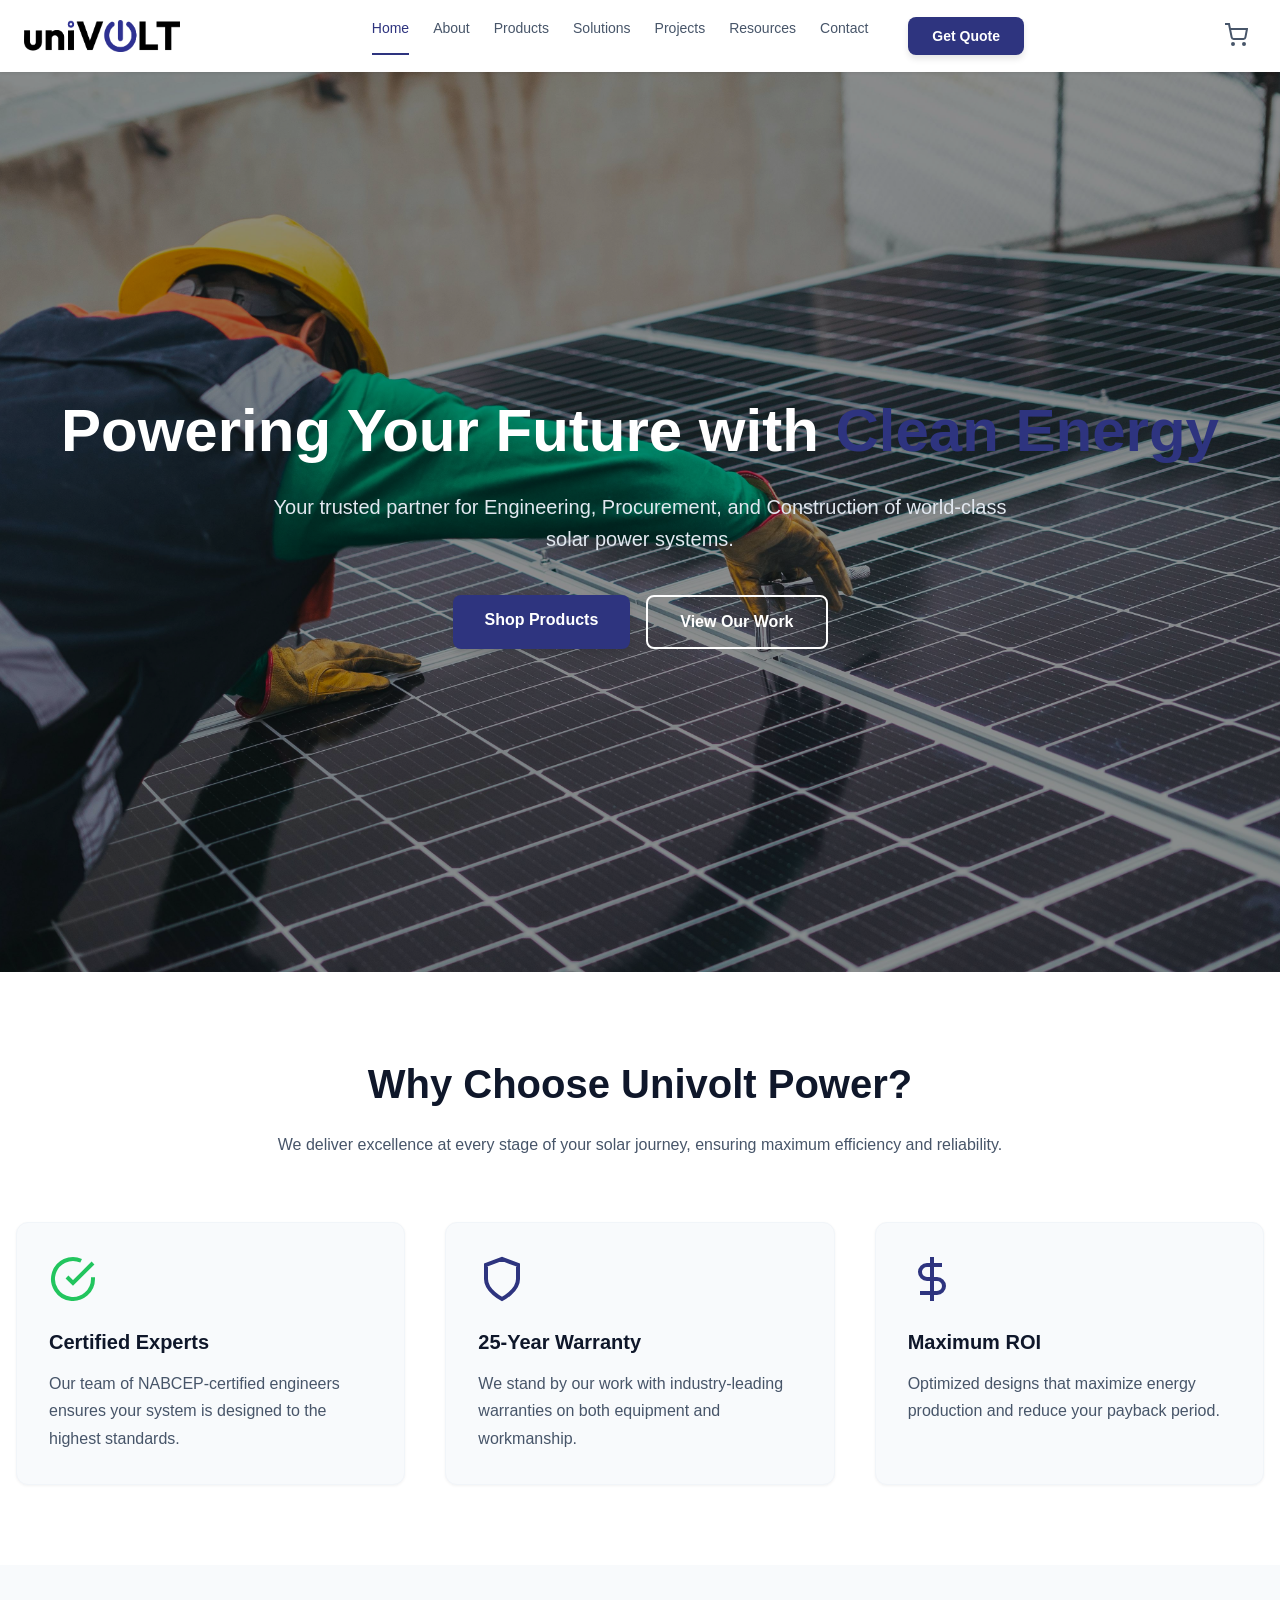
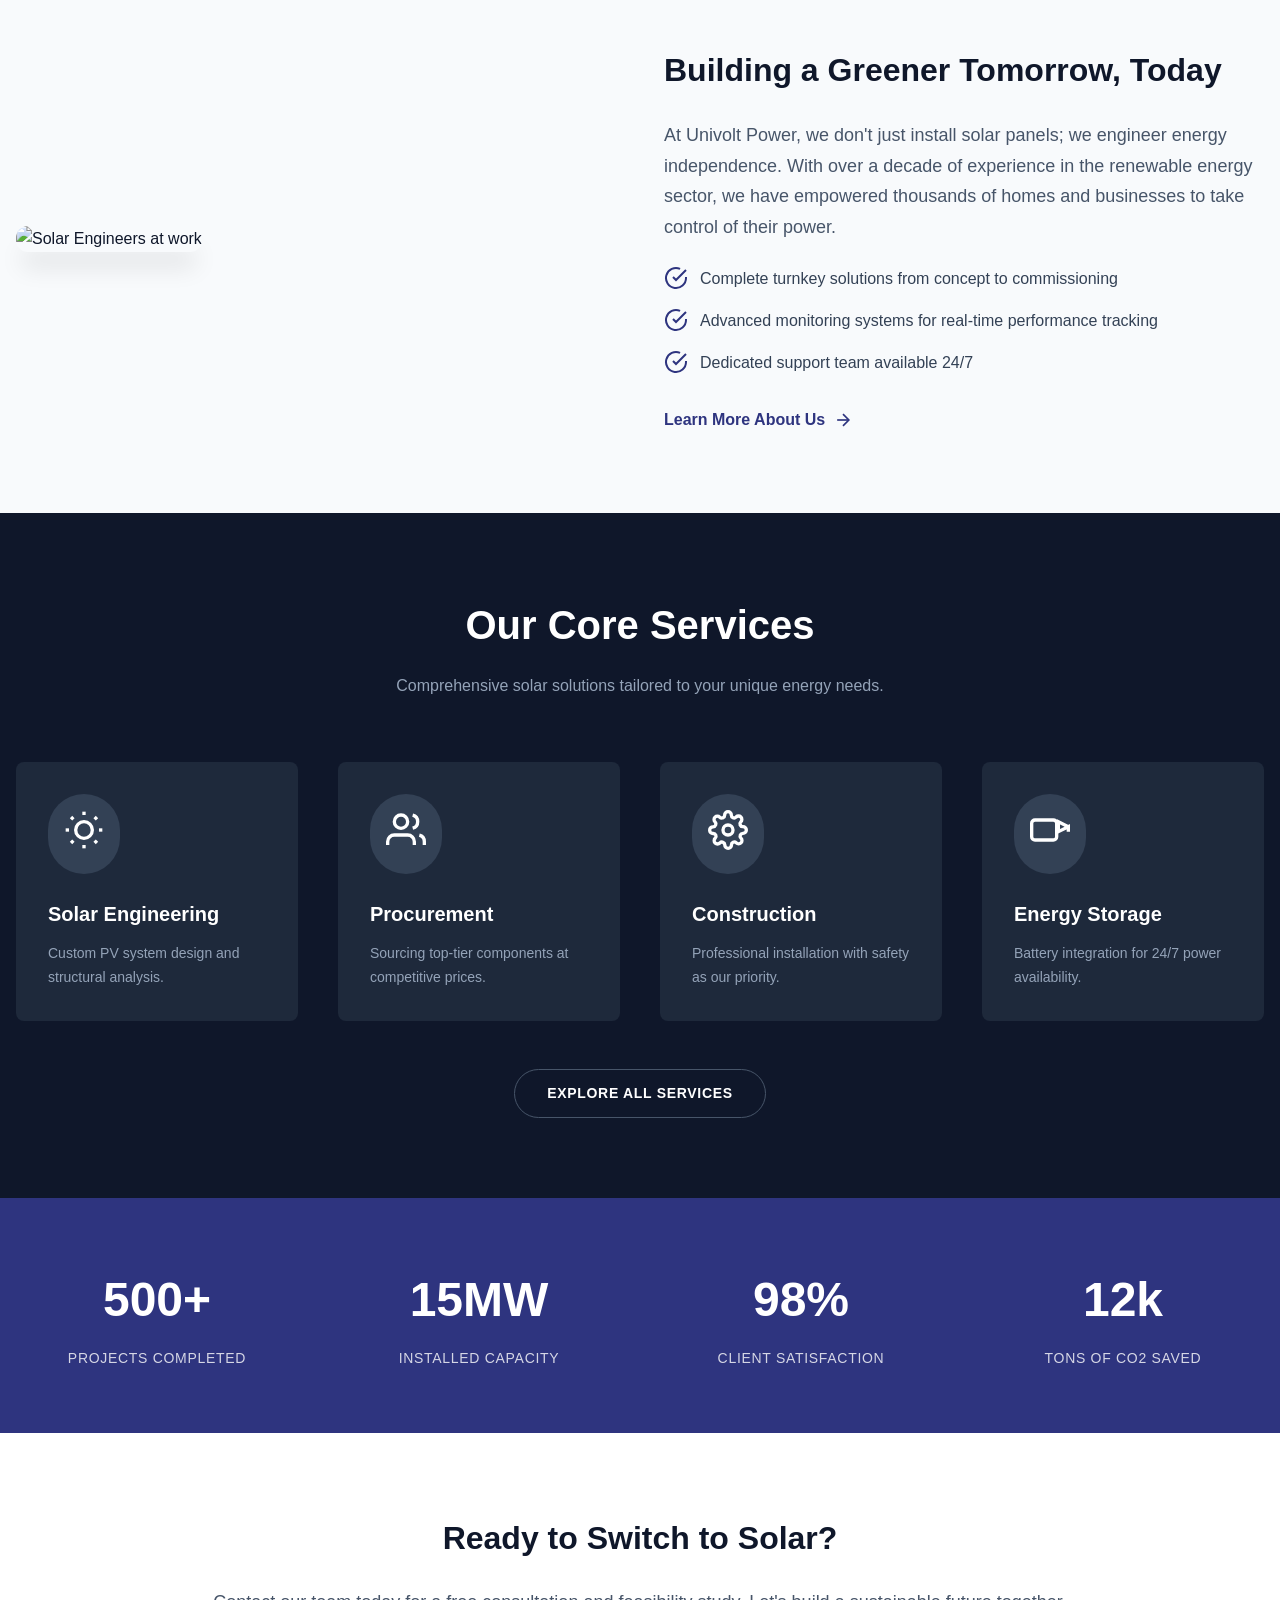
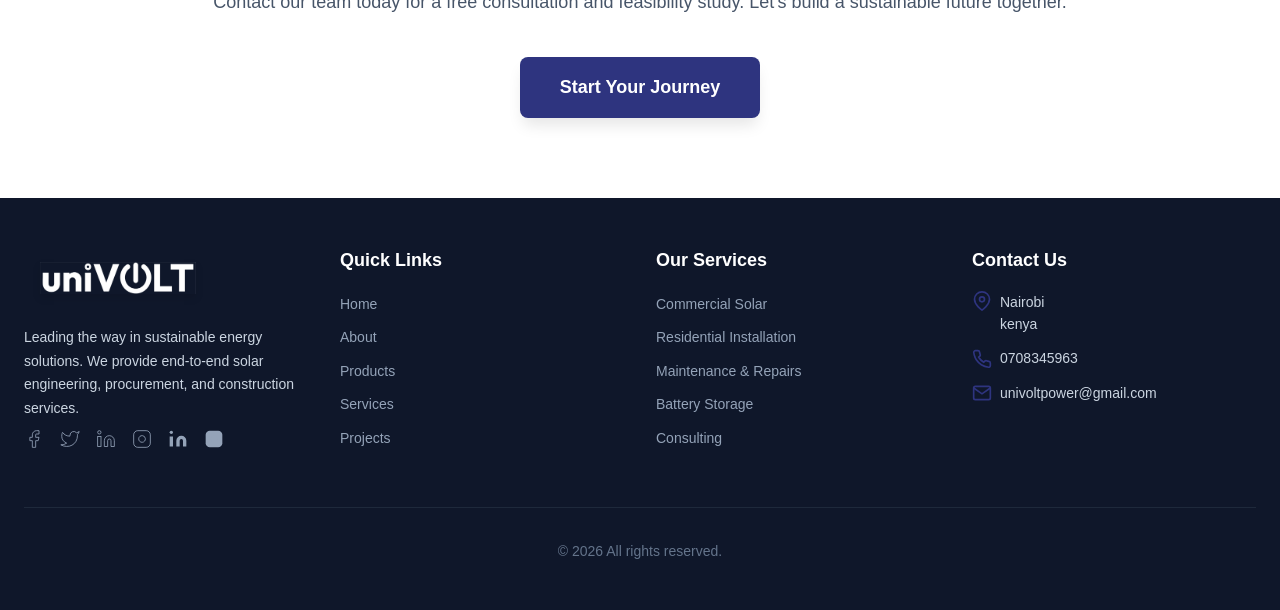
==== index.html @ f3c1e64d "first commit" ====
<!DOCTYPE html>
<html lang="en">
<head>
  <meta charset="UTF-8">
  <meta name="viewport" content="width=device-width, initial-scale=1.0">
  <title>Univolt Power - Solar EPC Company</title>
  <link rel="stylesheet" href="styles.css">
</head>
<body>
  <div class="page-wrapper">
    <!-- Header -->
    <header class="header">
      <div class="header-content">
      <a href="index.html" class="logo" aria-label="Univolt Power Home">
          <img src="logo.png" alt="Univolt Power" class="site-logo" />
        </a>

        <nav class="nav-desktop">
          <a href="index.html" class="nav-link">Home</a>
          <a href="about.html" class="nav-link">About</a>
          <a href="products.html" class="nav-link">Products</a>
          <a href="solutions.html" class="nav-link">Solutions</a>
          <a href="projects.html" class="nav-link">Projects</a>
          <a href="resources.html" class="nav-link">Resources</a>
          <a href="contact.html" class="nav-link">Contact</a>
          <a href="getaquote.html" class="btn btn-primary" style="padding: 0.5rem 1.5rem; font-size: 0.875rem; margin-left: 1rem;">Get Quote</a>
        </nav>

        <div class="header-actions">
          <button class="cart-button" onclick="cart.openCart()">
            <svg width="24" height="24" viewBox="0 0 24 24" fill="none" stroke="currentColor" stroke-width="2">
              <circle cx="9" cy="21" r="1"></circle>
              <circle cx="20" cy="21" r="1"></circle>
              <path d="M1 1h4l2.68 13.39a2 2 0 0 0 2 1.61h9.72a2 2 0 0 0 2-1.61L23 6H6"></path>
            </svg>
            <span id="cart-count" class="cart-count" style="display: none;">0</span>
          </button>
          
          <button id="mobile-menu-btn" class="mobile-menu-btn" onclick="toggleMobileMenu()">
            <svg width="24" height="24" viewBox="0 0 24 24" fill="none" stroke="currentColor" stroke-width="2">
              <line x1="3" y1="12" x2="21" y2="12"></line>
              <line x1="3" y1="6" x2="21" y2="6"></line>
              <line x1="3" y1="18" x2="21" y2="18"></line>
            </svg>
          </button>
        </div>
      </div>

      <!-- Mobile Navigation -->
      <nav id="mobile-menu" class="nav-mobile">
        <a href="index.html" class="nav-link">Home</a>
        <a href="about.html" class="nav-link">About</a>
        <a href="products.html" class="nav-link">Products</a>
        <a href="solutions.html" class="nav-link">Solutions</a>
        <a href="projects.html" class="nav-link">Projects</a>
        <a href="resources.html" class="nav-link">Resources</a>
        <a href="contact.html" class="nav-link">Contact</a>
        <a href="getaquote.html" class="nav-link">Get Quote</a>
      </nav>
    </header>

    <!-- Cart Drawer -->
    <div id="cart-overlay" class="cart-overlay"></div>
    <div id="cart-drawer" class="cart-drawer">
      <div class="cart-header">
        <h2 class="cart-title">
          <svg width="20" height="20" viewBox="0 0 24 24" fill="none" stroke="currentColor" stroke-width="2">
            <circle cx="9" cy="21" r="1"></circle>
            <circle cx="20" cy="21" r="1"></circle>
            <path d="M1 1h4l2.68 13.39a2 2 0 0 0 2 1.61h9.72a2 2 0 0 0 2-1.61L23 6H6"></path>
          </svg>
          Your Cart
        </h2>
        <button class="cart-close" onclick="cart.closeCart()">
          <svg width="24" height="24" viewBox="0 0 24 24" fill="none" stroke="currentColor" stroke-width="2">
            <line x1="18" y1="6" x2="6" y2="18"></line>
            <line x1="6" y1="6" x2="18" y2="18"></line>
          </svg>
        </button>
      </div>
      
      <div class="cart-items" id="cart-items"></div>
      
      <div id="cart-empty" class="cart-empty">
        <svg width="48" height="48" viewBox="0 0 24 24" fill="none" stroke="currentColor" stroke-width="2" style="opacity: 0.2; margin: 0 auto 1rem;">
          <circle cx="9" cy="21" r="1"></circle>
          <circle cx="20" cy="21" r="1"></circle>
          <path d="M1 1h4l2.68 13.39a2 2 0 0 0 2 1.61h9.72a2 2 0 0 0 2-1.61L23 6H6"></path>
        </svg>
        <p>Your cart is empty.</p>
        <button style="margin-top: 1rem; color: var(--brand-blue); font-weight: 500;" onclick="cart.closeCart()">
          Start Shopping
        </button>
      </div>
      
      <div class="cart-footer">
        <div class="cart-total">
          <span class="cart-total-label">Total</span>
          <span id="cart-total" class="cart-total-amount">$0.00</span>
        </div>
        <button id="checkout-btn" class="btn-checkout" onclick="handleCheckout()">Checkout</button>
      </div>
    </div>

    <!-- Toast Notification -->
    <div id="toast" class="toast success">
      <svg class="toast-icon" width="20" height="20" viewBox="0 0 24 24" fill="none" stroke="currentColor" stroke-width="2">
        <path d="M22 11.08V12a10 10 0 1 1-5.93-9.14"></path>
        <polyline points="22 4 12 14.01 9 11.01"></polyline>
      </svg>
      <span id="toast-message" class="toast-message"></span>
    </div>

    <!-- Main Content -->
    <main class="main-content">
      <!-- Hero Section -->
      <section class="hero">
        <div class="hero-overlay"></div>
        <img src="hero2.jpeg" alt="Solar Panel Installation" class="hero-image">
        
        <div class="hero-content">
          <h1>Powering Your Future with <span class="brand-highlight">Clean Energy</span></h1>
          <p>Your trusted partner for Engineering, Procurement, and Construction of world-class solar power systems.</p>
          <div class="hero-buttons">
            <a href="products.html" class="btn btn-primary">Shop Products</a>
            <a href="projects.html" class="btn btn-secondary">View Our Work</a>
          </div>
        </div>
      </section>

      <!-- Features Section -->
      <section class="section" style="background: white;">
        <div class="container">
          <div class="section-header">
            <h2 class="section-title">Why Choose Univolt Power?</h2>
            <p class="section-description">We deliver excellence at every stage of your solar journey, ensuring maximum efficiency and reliability.</p>
          </div>

          <div class="grid grid-3">
            <div class="card" style="padding: 2rem; background: var(--slate-50);">
              <svg width="48" height="48" viewBox="0 0 24 24" fill="none" stroke="currentColor" stroke-width="2" style="color: var(--green-500); margin-bottom: 1rem;">
                <path d="M22 11.08V12a10 10 0 1 1-5.93-9.14"></path>
                <polyline points="22 4 12 14.01 9 11.01"></polyline>
              </svg>
              <h3 style="font-size: 1.25rem; font-weight: bold; margin-bottom: 0.75rem;">Certified Experts</h3>
              <p style="color: var(--slate-600); line-height: 1.7;">Our team of NABCEP-certified engineers ensures your system is designed to the highest standards.</p>
            </div>

            <div class="card" style="padding: 2rem; background: var(--slate-50);">
              <svg width="48" height="48" viewBox="0 0 24 24" fill="none" stroke="currentColor" stroke-width="2" style="color: var(--brand-blue); margin-bottom: 1rem;">
                <path d="M12 22s8-4 8-10V5l-8-3-8 3v7c0 6 8 10 8 10z"></path>
              </svg>
              <h3 style="font-size: 1.25rem; font-weight: bold; margin-bottom: 0.75rem;">25-Year Warranty</h3>
              <p style="color: var(--slate-600); line-height: 1.7;">We stand by our work with industry-leading warranties on both equipment and workmanship.</p>
            </div>

            <div class="card" style="padding: 2rem; background: var(--slate-50);">
              <svg width="48" height="48" viewBox="0 0 24 24" fill="none" stroke="currentColor" stroke-width="2" style="color: var(--brand-blue); margin-bottom: 1rem;">
                <line x1="12" y1="1" x2="12" y2="23"></line>
                <path d="M17 5H9.5a3.5 3.5 0 0 0 0 7h5a3.5 3.5 0 0 1 0 7H6"></path>
              </svg>
              <h3 style="font-size: 1.25rem; font-weight: bold; margin-bottom: 0.75rem;">Maximum ROI</h3>
              <p style="color: var(--slate-600); line-height: 1.7;">Optimized designs that maximize energy production and reduce your payback period.</p>
            </div>
          </div>
        </div>
      </section>

      <!-- About Teaser -->
      <section class="section" style="background: var(--slate-50);">
        <div class="container">
          <div class="grid grid-2" style="align-items: center; gap: 3rem;">
            <div style="position: relative;">
              <img src="https://images.unsplash.com/photo-1742112125554-fdb788faedaa?crop=entropy&cs=tinysrgb&fit=max&fm=jpg&ixid=M3w3Nzg4Nzd8MHwxfHNlYXJjaHwxfHxjb25zdHJ1Y3Rpb24lMjB3b3JrZXIlMjBzb2xhciUyMHBhbmVsJTIwaW5zdGFsbGF0aW9ufGVufDF8fHx8MTc3MTU3ODA5MHww&ixlib=rb-4.1.0&q=80&w=1080" alt="Solar Engineers at work" style="border-radius: 0.75rem; box-shadow: 0 20px 25px -5px rgba(0, 0, 0, 0.1); width: 100%; height: 500px; object-fit: cover;">
            </div>
            <div>
              <h2 style="font-size: 2rem; font-weight: bold; margin-bottom: 1.5rem;">Building a Greener Tomorrow, Today</h2>
              <p style="color: var(--slate-600); margin-bottom: 1.5rem; font-size: 1.125rem; line-height: 1.7;">
                At Univolt Power, we don't just install solar panels; we engineer energy independence. With over a decade of experience in the renewable energy sector, we have empowered thousands of homes and businesses to take control of their power.
              </p>
              <ul style="list-style: none; margin-bottom: 2rem;">
                <li style="display: flex; align-items: start; margin-bottom: 1rem;">
                  <svg width="24" height="24" viewBox="0 0 24 24" fill="none" stroke="currentColor" stroke-width="2" style="color: var(--brand-blue); margin-right: 0.75rem; flex-shrink: 0;">
                    <path d="M22 11.08V12a10 10 0 1 1-5.93-9.14"></path>
                    <polyline points="22 4 12 14.01 9 11.01"></polyline>
                  </svg>
                  <span style="color: var(--slate-700);">Complete turnkey solutions from concept to commissioning</span>
                </li>
                <li style="display: flex; align-items: start; margin-bottom: 1rem;">
                  <svg width="24" height="24" viewBox="0 0 24 24" fill="none" stroke="currentColor" stroke-width="2" style="color: var(--brand-blue); margin-right: 0.75rem; flex-shrink: 0;">
                    <path d="M22 11.08V12a10 10 0 1 1-5.93-9.14"></path>
                    <polyline points="22 4 12 14.01 9 11.01"></polyline>
                  </svg>
                  <span style="color: var(--slate-700);">Advanced monitoring systems for real-time performance tracking</span>
                </li>
                <li style="display: flex; align-items: start;">
                  <svg width="24" height="24" viewBox="0 0 24 24" fill="none" stroke="currentColor" stroke-width="2" style="color: var(--brand-blue); margin-right: 0.75rem; flex-shrink: 0;">
                    <path d="M22 11.08V12a10 10 0 1 1-5.93-9.14"></path>
                    <polyline points="22 4 12 14.01 9 11.01"></polyline>
                  </svg>
                  <span style="color: var(--slate-700);">Dedicated support team available 24/7</span>
                </li>
              </ul>
              <a href="about.html" style="display: inline-flex; align-items: center; color: var(--brand-blue); font-weight: bold; transition: color 0.2s;">
                Learn More About Us 
                <svg width="20" height="20" viewBox="0 0 24 24" fill="none" stroke="currentColor" stroke-width="2" style="margin-left: 0.5rem;">
                  <line x1="5" y1="12" x2="19" y2="12"></line>
                  <polyline points="12 5 19 12 12 19"></polyline>
                </svg>
              </a>
            </div>
          </div>
        </div>
      </section>

      <!-- Services Preview -->
      <section class="section" style="background: var(--slate-900); color: white;">
        <div class="container">
          <div class="section-header">
            <h2 class="section-title" style="color: white;">Our Core Services</h2>
            <p style="color: var(--slate-400); max-width: 48rem; margin: 0 auto;">Comprehensive solar solutions tailored to your unique energy needs.</p>
          </div>

          <div class="grid grid-4">
            <div style="background: var(--slate-800); padding: 2rem; border-radius: 0.5rem; transition: background 0.2s;">
              <div style="background: var(--slate-700); padding: 1rem; border-radius: 9999px; width: fit-content; margin-bottom: 1.5rem;">
                <svg width="40" height="40" viewBox="0 0 24 24" fill="none" stroke="currentColor" stroke-width="2">
                  <circle cx="12" cy="12" r="5"></circle>
                  <line x1="12" y1="1" x2="12" y2="3"></line>
                  <line x1="12" y1="21" x2="12" y2="23"></line>
                  <line x1="4.22" y1="4.22" x2="5.64" y2="5.64"></line>
                  <line x1="18.36" y1="18.36" x2="19.78" y2="19.78"></line>
                  <line x1="1" y1="12" x2="3" y2="12"></line>
                  <line x1="21" y1="12" x2="23" y2="12"></line>
                  <line x1="4.22" y1="19.78" x2="5.64" y2="18.36"></line>
                  <line x1="18.36" y1="5.64" x2="19.78" y2="4.22"></line>
                </svg>
              </div>
              <h3 style="font-size: 1.25rem; font-weight: bold; margin-bottom: 0.75rem;">Solar Engineering</h3>
              <p style="color: var(--slate-400); font-size: 0.875rem; line-height: 1.7;">Custom PV system design and structural analysis.</p>
            </div>

            <div style="background: var(--slate-800); padding: 2rem; border-radius: 0.5rem;">
              <div style="background: var(--slate-700); padding: 1rem; border-radius: 9999px; width: fit-content; margin-bottom: 1.5rem;">
                <svg width="40" height="40" viewBox="0 0 24 24" fill="none" stroke="currentColor" stroke-width="2">
                  <path d="M17 21v-2a4 4 0 0 0-4-4H5a4 4 0 0 0-4 4v2"></path>
                  <circle cx="9" cy="7" r="4"></circle>
                  <path d="M23 21v-2a4 4 0 0 0-3-3.87"></path>
                  <path d="M16 3.13a4 4 0 0 1 0 7.75"></path>
                </svg>
              </div>
              <h3 style="font-size: 1.25rem; font-weight: bold; margin-bottom: 0.75rem;">Procurement</h3>
              <p style="color: var(--slate-400); font-size: 0.875rem; line-height: 1.7;">Sourcing top-tier components at competitive prices.</p>
            </div>

            <div style="background: var(--slate-800); padding: 2rem; border-radius: 0.5rem;">
              <div style="background: var(--slate-700); padding: 1rem; border-radius: 9999px; width: fit-content; margin-bottom: 1.5rem;">
                <svg width="40" height="40" viewBox="0 0 24 24" fill="none" stroke="currentColor" stroke-width="2">
                  <circle cx="12" cy="12" r="3"></circle>
                  <path d="M19.4 15a1.65 1.65 0 0 0 .33 1.82l.06.06a2 2 0 0 1 0 2.83 2 2 0 0 1-2.83 0l-.06-.06a1.65 1.65 0 0 0-1.82-.33 1.65 1.65 0 0 0-1 1.51V21a2 2 0 0 1-2 2 2 2 0 0 1-2-2v-.09A1.65 1.65 0 0 0 9 19.4a1.65 1.65 0 0 0-1.82.33l-.06.06a2 2 0 0 1-2.83 0 2 2 0 0 1 0-2.83l.06-.06a1.65 1.65 0 0 0 .33-1.82 1.65 1.65 0 0 0-1.51-1H3a2 2 0 0 1-2-2 2 2 0 0 1 2-2h.09A1.65 1.65 0 0 0 4.6 9a1.65 1.65 0 0 0-.33-1.82l-.06-.06a2 2 0 0 1 0-2.83 2 2 0 0 1 2.83 0l.06.06a1.65 1.65 0 0 0 1.82.33H9a1.65 1.65 0 0 0 1-1.51V3a2 2 0 0 1 2-2 2 2 0 0 1 2 2v.09a1.65 1.65 0 0 0 1 1.51 1.65 1.65 0 0 0 1.82-.33l.06-.06a2 2 0 0 1 2.83 0 2 2 0 0 1 0 2.83l-.06.06a1.65 1.65 0 0 0-.33 1.82V9a1.65 1.65 0 0 0 1.51 1H21a2 2 0 0 1 2 2 2 2 0 0 1-2 2h-.09a1.65 1.65 0 0 0-1.51 1z"></path>
                </svg>
              </div>
              <h3 style="font-size: 1.25rem; font-weight: bold; margin-bottom: 0.75rem;">Construction</h3>
              <p style="color: var(--slate-400); font-size: 0.875rem; line-height: 1.7;">Professional installation with safety as our priority.</p>
            </div>

            <div style="background: var(--slate-800); padding: 2rem; border-radius: 0.5rem;">
              <div style="background: var(--slate-700); padding: 1rem; border-radius: 9999px; width: fit-content; margin-bottom: 1.5rem;">
                <svg width="40" height="40" viewBox="0 0 24 24" fill="none" stroke="currentColor" stroke-width="2">
                  <rect x="1" y="6" width="15" height="12" rx="2" ry="2"></rect>
                  <path d="M23 13v-3l-6 3v-6l6 3-6 3v-6"></path>
                </svg>
              </div>
              <h3 style="font-size: 1.25rem; font-weight: bold; margin-bottom: 0.75rem;">Energy Storage</h3>
              <p style="color: var(--slate-400); font-size: 0.875rem; line-height: 1.7;">Battery integration for 24/7 power availability.</p>
            </div>
          </div>
          
          <div style="margin-top: 3rem; text-align: center;">
            <a href="solutions.html" style="display: inline-block; border: 1px solid var(--slate-600); padding: 0.75rem 2rem; border-radius: 9999px; font-size: 0.875rem; font-weight: 600; text-transform: uppercase; letter-spacing: 0.05em; transition: background 0.2s;">
              Explore All Services
            </a>
          </div>
        </div>
      </section>

      <!-- Stats Section -->
      <section style="padding: 4rem 0; background: var(--brand-blue);">
        <div class="container">
          <div class="grid grid-4" style="text-align: center; color: white;">
            <div>
              <div style="font-size: 3rem; font-weight: bold; margin-bottom: 0.5rem;">500+</div>
              <div style="font-size: 0.875rem; font-weight: 500; text-transform: uppercase; letter-spacing: 0.05em; opacity: 0.8;">Projects Completed</div>
            </div>
            <div>
              <div style="font-size: 3rem; font-weight: bold; margin-bottom: 0.5rem;">15MW</div>
              <div style="font-size: 0.875rem; font-weight: 500; text-transform: uppercase; letter-spacing: 0.05em; opacity: 0.8;">Installed Capacity</div>
            </div>
            <div>
              <div style="font-size: 3rem; font-weight: bold; margin-bottom: 0.5rem;">98%</div>
              <div style="font-size: 0.875rem; font-weight: 500; text-transform: uppercase; letter-spacing: 0.05em; opacity: 0.8;">Client Satisfaction</div>
            </div>
            <div>
              <div style="font-size: 3rem; font-weight: bold; margin-bottom: 0.5rem;">12k</div>
              <div style="font-size: 0.875rem; font-weight: 500; text-transform: uppercase; letter-spacing: 0.05em; opacity: 0.8;">Tons of CO2 Saved</div>
            </div>
          </div>
        </div>
      </section>

      <!-- CTA -->
      <section class="section" style="background: white; text-align: center;">
        <div class="container" style="max-width: 56rem;">
          <h2 style="font-size: 2rem; font-weight: bold; margin-bottom: 1.5rem;">Ready to Switch to Solar?</h2>
          <p style="color: var(--slate-600); margin-bottom: 2.5rem; font-size: 1.125rem;">Contact our team today for a free consultation and feasibility study. Let's build a sustainable future together.</p>
          <a href="contact.html" class="btn btn-primary" style="font-size: 1.125rem; padding: 1rem 2.5rem; box-shadow: 0 10px 15px -3px rgba(0, 0, 0, 0.1);">
            Start Your Journey
          </a>
        </div>
      </section>
    </main>

    <!-- Footer -->
    <footer class="footer">
      <div class="footer-content">
        <div class="footer-grid">
          <div class="footer-section">
            <div style="display: flex; align-items: center; gap: 0.5rem; margin-bottom: 1rem; background: transparent; padding: 1rem; border-radius: 0.5rem;">
              <a href="index.html" class="logo" aria-label="Univolt Power Home">
                <img src="im6.jpeg" alt="Univolt Power" class="site-logo" style="box-shadow: 0 4px 8px rgba(0,0,0,0.1);" />
              </a>
            </div>
            <p>Leading the way in sustainable energy solutions. We provide end-to-end solar engineering, procurement, and construction services.</p>
            <div class="social-links">
              <a href="#"><svg width="20" height="20" viewBox="0 0 24 24" fill="none" stroke="currentColor"><path d="M18 2h-3a5 5 0 0 0-5 5v3H7v4h3v8h4v-8h3l1-4h-4V7a1 1 0 0 1 1-1h3z"></path></svg></a>
              <a href="#"><svg width="20" height="20" viewBox="0 0 24 24" fill="none" stroke="currentColor"><path d="M23 3a10.9 10.9 0 0 1-3.14 1.53 4.48 4.48 0 0 0-7.86 3v1A10.66 10.66 0 0 1 3 4s-4 9 5 13a11.64 11.64 0 0 1-7 2c9 5 20 0 20-11.5a4.5 4.5 0 0 0-.08-.83A7.72 7.72 0 0 0 23 3z"></path></svg></a>
              <a href="#"><svg width="20" height="20" viewBox="0 0 24 24" fill="none" stroke="currentColor"><path d="M16 8a6 6 0 0 1 6 6v7h-4v-7a2 2 0 0 0-2-2 2 2 0 0 0-2 2v7h-4v-7a6 6 0 0 1 6-6z"></path><rect x="2" y="9" width="4" height="12"></rect><circle cx="4" cy="4" r="2"></circle></svg></a>
              <a href="#"><svg width="20" height="20" viewBox="0 0 24 24" fill="none" stroke="currentColor"><rect x="2" y="2" width="20" height="20" rx="5" ry="5"></rect><path d="M16 11.37A4 4 0 1 1 12.63 8 4 4 0 0 1 16 11.37z"></path><line x1="17.5" y1="6.5" x2="17.51" y2="6.5"></line></svg></a>
              <a href="#"><svg width="20" height="20" viewBox="0 0 24 24" fill="currentColor"><path d="M16 8a6 6 0 0 1 6 6v7h-4v-7a2 2 0 0 0-2-2 2 2 0 0 0-2 2v7h-4v-7a6 6 0 0 1 6-6z"></path><rect x="2" y="9" width="4" height="12"></rect><circle cx="4" cy="4" r="2"></circle></svg></a>
              <a href="#"><svg width="20" height="20" viewBox="0 0 24 24" fill="currentColor"><rect x="2" y="2" width="20" height="20" rx="5" ry="5"></rect><path d="M16 11.37A4 4 0 1 1 12.63 8 4 4 0 0 1 16 11.37z"></path><line x1="17.5" y1="6.5" x2="17.51" y2="6.5"></line></svg></a>
            </div>
          </div>

          <div class="footer-section">
            <h3>Quick Links</h3>
            <ul>
              <li><a href="index.html">Home</a></li>
              <li><a href="about.html">About</a></li>
              <li><a href="products.html">Products</a></li>
              <li><a href="solutions.html">Services</a></li>
              <li><a href="projects.html">Projects</a></li>
            </ul>
          </div>

          <div class="footer-section">
            <h3>Our Services</h3>
            <ul>
              <li><a href="solutions.html">Commercial Solar</a></li>
              <li><a href="solutions.html">Residential Installation</a></li>
              <li><a href="solutions.html">Maintenance & Repairs</a></li>
              <li><a href="solutions.html">Battery Storage</a></li>
              <li><a href="solutions.html">Consulting</a></li>
            </ul>
          </div>

          <div class="footer-section">
            <h3>Contact Us</h3>
            <ul style="font-size: 0.875rem;">
              <li style="display: flex; align-items: start; margin-bottom: 0.75rem;">
                <svg width="20" height="20" viewBox="0 0 24 24" fill="none" stroke="currentColor" stroke-width="2" style="color: var(--brand-blue); margin-right: 0.5rem; flex-shrink: 0;">
                  <path d="M21 10c0 7-9 13-9 13s-9-6-9-13a9 9 0 0 1 18 0z"></path>
                  <circle cx="12" cy="10" r="3"></circle>
                </svg>
                <span>Nairobi<br>kenya</span>
              </li>
              <li style="display: flex; align-items: center; margin-bottom: 0.75rem;">
                <svg width="20" height="20" viewBox="0 0 24 24" fill="none" stroke="currentColor" stroke-width="2" style="color: var(--brand-blue); margin-right: 0.5rem;">
                  <path d="M22 16.92v3a2 2 0 0 1-2.18 2 19.79 19.79 0 0 1-8.63-3.07 19.5 19.5 0 0 1-6-6 19.79 19.79 0 0 1-3.07-8.67A2 2 0 0 1 4.11 2h3a2 2 0 0 1 2 1.72 12.84 12.84 0 0 0 .7 2.81 2 2 0 0 1-.45 2.11L8.09 9.91a16 16 0 0 0 6 6l1.27-1.27a2 2 0 0 1 2.11-.45 12.84 12.84 0 0 0 2.81.7A2 2 0 0 1 22 16.92z"></path>
                </svg>
                <span>0708345963</span>
              </li>
              <li style="display: flex; align-items: center;">
                <svg width="20" height="20" viewBox="0 0 24 24" fill="none" stroke="currentColor" stroke-width="2" style="color: var(--brand-blue); margin-right: 0.5rem;">
                  <path d="M4 4h16c1.1 0 2 .9 2 2v12c0 1.1-.9 2-2 2H4c-1.1 0-2-.9-2-2V6c0-1.1.9-2 2-2z"></path>
                  <polyline points="22,6 12,13 2,6"></polyline>
                </svg>
                <span>univoltpower@gmail.com</span>
              </li>
            </ul>
          </div>
        </div>
        
        <div class="footer-bottom">
          <p>
            &copy; 2026
           All rights reserved.
          </p>
        </div>
      </div>
    </footer>
  </div>

  <script src="script.js"></script>
</body>
</html>
---- styles.css ----
/* Univolt Power - Main Styles */

/* CSS Reset & Base Styles */
* {
  margin: 0;
  padding: 0;
  box-sizing: border-box;
}

:root {
  --brand-blue: #2e347f;
  --brand-blue-dark: #1a1f5a;
  --slate-50: #f8fafc;
  --slate-100: #f1f5f9;
  --slate-200: #e2e8f0;
  --slate-300: #cbd5e1;
  --slate-400: #94a3b8;
  --slate-500: #64748b;
  --slate-600: #475569;
  --slate-700: #334155;
  --slate-800: #1e293b;
  --slate-900: #0f172a;
  --green-500: #22c55e;
  --green-600: #16a34a;
  --green-100: #dcfce7;
  --blue-600: #2563eb;
  --blue-100: #dbeafe;
  --purple-600: #9333ea;
  --red-400: #f87171;
  --red-600: #dc2626;
}

body {
  font-family: -apple-system, BlinkMacSystemFont, 'Segoe UI', Roboto, 'Helvetica Neue', Arial, sans-serif;
  background-color: var(--slate-50);
  color: var(--slate-900);
  line-height: 1.6;
  overflow-x: hidden;
}

img {
  max-width: 100%;
  height: auto;
}

a {
  text-decoration: none;
  color: inherit;
}

button {
  cursor: pointer;
  border: none;
  background: none;
  font-family: inherit;
}

/* Layout */
.page-wrapper {
  display: flex;
  flex-direction: column;
  min-height: 100vh;
}

.container {
  max-width: 1280px;
  margin: 0 auto;
  padding: 0 1rem;
}

/* Header */
.header {
  position: sticky;
  top: 0;
  z-index: 50;
  background: white;
  box-shadow: 0 1px 3px rgba(0, 0, 0, 0.1);
}

.header-content {
  max-width: 1280px;
  margin: 0 auto;
  padding: 0 1.5rem;
  display: flex;
  justify-content: space-between;
  align-items: center;
  height: 80px;
}

.logo {
  display: flex;
  align-items: center;
  gap: 0.5rem;
  transition: transform 0.3s;
}

.logo:hover {
  transform: scale(1.02);
}

.logo svg {
  width: 32px;
  height: 32px;
  color: var(--brand-blue);
  transition: transform 0.7s;
}

/* Constrain logo image size in navbar */
.site-logo {
  height: 28px; /* smaller on mobile */
  width: auto;
  display: block;
}

@media (min-width: 1024px) {
  .site-logo {
    height: 32px; /* slightly larger on desktop */
  }
}

/* Ensure header height accommodates smaller logo nicely */
.header-content {
  height: 72px; /* reduce from 80px to tighten navbar */
}

.logo:hover svg {
  transform: rotate(180deg);
}

.logo-text {
  font-size: 1.5rem;
  font-weight: bold;
  background: linear-gradient(to right, var(--brand-blue), var(--slate-600));
  -webkit-background-clip: text;
  -webkit-text-fill-color: transparent;
  background-clip: text;
}

/* Navigation */
.nav-desktop {
  display: none;
  gap: 1.5rem;
}

@media (min-width: 1024px) {
  .nav-desktop {
    display: flex;
  }
}

.nav-link {
  font-size: 0.875rem;
  font-weight: 500;
  color: var(--slate-600);
  padding-bottom: 0.25rem;
  transition: color 0.2s;
  position: relative;
}

.nav-link:hover {
  color: var(--brand-blue);
}

.nav-link.active {
  color: var(--brand-blue);
  border-bottom: 2px solid var(--brand-blue);
}

.header-actions {
  display: flex;
  align-items: center;
  gap: 1rem;
}

.cart-button {
  position: relative;
  padding: 0.5rem;
  color: var(--slate-600);
  transition: color 0.2s;
}

.cart-button:hover {
  color: var(--brand-blue);
}

.cart-count {
  position: absolute;
  top: 0;
  right: 0;
  background: var(--brand-blue);
  color: white;
  font-size: 0.75rem;
  font-weight: bold;
  padding: 0.125rem 0.375rem;
  border-radius: 9999px;
  min-width: 1.25rem;
  text-align: center;
}

.mobile-menu-btn {
  display: flex;
  align-items: center;
  padding: 0.5rem;
  color: var(--slate-600);
}

@media (min-width: 1024px) {
  .mobile-menu-btn {
    display: none;
  }
}

/* Mobile Navigation */
.nav-mobile {
  display: none;
  position: absolute;
  top: 72px; /* align with reduced header height */
  left: 0;
  right: 0;
  background: white;
  border-top: 1px solid var(--slate-100);
  box-shadow: 0 4px 6px rgba(0, 0, 0, 0.1);
  z-index: 40;
}

.nav-mobile.active {
  display: block;
}

.nav-mobile a {
  display: block;
  padding: 0.75rem 1.5rem;
  font-weight: 500;
  color: var(--slate-600);
  transition: background-color 0.2s;
}

.nav-mobile a:hover {
  background: var(--slate-50);
  color: var(--slate-900);
}

.nav-mobile a.active {
  background: rgba(46, 52, 127, 0.1);
  color: var(--brand-blue);
}

/* Cart Drawer */
.cart-overlay {
  position: fixed;
  inset: 0;
  background: rgba(0, 0, 0, 0.5);
  z-index: 50;
  display: none;
  animation: fadeIn 0.3s;
}

.cart-overlay.active {
  display: block;
}

.cart-drawer {
  position: fixed;
  right: -100%;
  top: 0;
  bottom: 0;
  width: 100%;
  max-width: 28rem;
  background: white;
  box-shadow: -2px 0 10px rgba(0, 0, 0, 0.2);
  z-index: 51;
  display: flex;
  flex-direction: column;
  transition: right 0.3s ease;
}

.cart-drawer.active {
  right: 0;
}

.cart-header {
  padding: 1rem;
  border-bottom: 1px solid var(--slate-100);
  display: flex;
  justify-content: space-between;
  align-items: center;
}

.cart-title {
  font-size: 1.25rem;
  font-weight: bold;
  display: flex;
  align-items: center;
  gap: 0.5rem;
}

.cart-close {
  color: var(--slate-500);
  padding: 0.5rem;
  transition: color 0.2s;
}

.cart-close:hover {
  color: var(--slate-900);
}

.cart-items {
  flex: 1;
  overflow-y: auto;
  padding: 1rem;
}

.cart-empty {
  text-align: center;
  color: var(--slate-500);
  padding: 2.5rem 0;
}

.cart-item {
  display: flex;
  gap: 1rem;
  padding-bottom: 1rem;
  border-bottom: 1px solid var(--slate-50);
  margin-bottom: 1rem;
}

.cart-item-image {
  width: 64px;
  height: 64px;
  background: var(--slate-100);
  border-radius: 0.375rem;
  flex-shrink: 0;
  overflow: hidden;
}

.cart-item-image img {
  width: 100%;
  height: 100%;
  object-fit: cover;
}

.cart-item-details {
  flex: 1;
}

.cart-item-name {
  font-size: 0.875rem;
  font-weight: 500;
  color: var(--slate-900);
}

.cart-item-qty {
  font-size: 0.75rem;
  color: var(--slate-500);
}

.cart-item-price {
  font-size: 0.875rem;
  font-weight: bold;
  color: var(--brand-blue);
}

.cart-remove {
  color: var(--red-400);
  padding: 0.5rem;
  transition: color 0.2s;
}

.cart-remove:hover {
  color: var(--red-600);
}

.cart-footer {
  padding: 1rem;
  border-top: 1px solid var(--slate-100);
  background: var(--slate-50);
}

.cart-total {
  display: flex;
  justify-content: space-between;
  align-items: center;
  margin-bottom: 1rem;
}

.cart-total-label {
  color: var(--slate-600);
}

.cart-total-amount {
  font-size: 1.25rem;
  font-weight: bold;
  color: var(--brand-blue);
}

/* Main Content */
.main-content {
  flex: 1;
}

/* Footer */
.footer {
  background: var(--slate-900);
  color: var(--slate-300);
  padding: 3rem 0;
}

.footer-content {
  max-width: 1280px;
  margin: 0 auto;
  padding: 0 1.5rem;
}

.footer-grid {
  display: grid;
  grid-template-columns: 1fr;
  gap: 2rem;
  margin-bottom: 3rem;
}

@media (min-width: 768px) {
  .footer-grid {
    grid-template-columns: repeat(2, 1fr);
  }
}

@media (min-width: 1024px) {
  .footer-grid {
    grid-template-columns: repeat(4, 1fr);
  }
}

.footer-section h3 {
  color: white;
  font-size: 1.125rem;
  font-weight: 600;
  margin-bottom: 1rem;
}

.footer-section p {
  font-size: 0.875rem;
  line-height: 1.7;
}

.footer-section ul {
  list-style: none;
}

.footer-section ul li {
  margin-bottom: 0.5rem;
}

.footer-section ul li a {
  font-size: 0.875rem;
  color: var(--slate-400);
  transition: color 0.2s;
}

.footer-section ul li a:hover {
  color: var(--brand-blue);
}

.social-links {
  display: flex;
  gap: 1rem;
  padding-top: 0.5rem;
}

.social-links a {
  color: var(--slate-400);
  transition: color 0.2s;
}

.social-links a:hover {
  color: var(--brand-blue);
}

.footer-bottom {
  border-top: 1px solid var(--slate-800);
  padding-top: 2rem;
  text-align: center;
  font-size: 0.875rem;
  color: var(--slate-500);
}

/* Buttons */
.btn {
  display: inline-block;
  padding: 0.75rem 2rem;
  font-weight: bold;
  border-radius: 0.5rem;
  transition: all 0.2s;
  text-align: center;
}

.btn-primary {
  background: var(--brand-blue);
  color: white;
  box-shadow: 0 4px 6px rgba(0, 0, 0, 0.1);
}

.btn-primary:hover {
  background: var(--brand-blue-dark);
  transform: scale(1.05);
}

.btn-secondary {
  background: transparent;
  border: 2px solid white;
  color: white;
}

.btn-secondary:hover {
  background: white;
  color: var(--slate-900);
}

.btn-add-cart {
  display: flex;
  align-items: center;
  justify-content: center;
  gap: 0.5rem;
  background: var(--brand-blue);
  color: white;
  padding: 0.75rem;
  border-radius: 0.5rem;
  box-shadow: 0 2px 4px rgba(0, 0, 0, 0.1);
  transition: all 0.2s;
}

.btn-add-cart:hover {
  background: var(--brand-blue-dark);
  box-shadow: 0 4px 8px rgba(0, 0, 0, 0.15);
}

.btn-add-cart:active {
  transform: scale(0.95);
}

.btn-checkout {
  width: 100%;
  background: var(--brand-blue);
  color: white;
  font-weight: bold;
  padding: 0.75rem;
  border-radius: 0.5rem;
  box-shadow: 0 2px 4px rgba(0, 0, 0, 0.1);
  transition: all 0.2s;
}

.btn-checkout:hover {
  background: var(--brand-blue-dark);
}

.btn-checkout:disabled {
  opacity: 0.5;
  cursor: not-allowed;
}

/* Hero Section */
.hero {
  position: relative;
  height: 100vh;
  min-height: 600px;
  display: flex;
  align-items: center;
  justify-content: center;
  color: white;
  overflow: hidden;
}

.hero-overlay {
  position: absolute;
  inset: 0;
  background: rgba(0, 0, 0, 0.4);
  z-index: 10;
}

.hero-image {
  position: absolute;
  inset: 0;
  width: 100%;
  height: 100%;
  object-fit: cover;
}

.hero-content {
  position: relative;
  z-index: 20;
  max-width: 1280px;
  margin: 0 auto;
  padding: 0 1.5rem;
  text-align: center;
}

.hero h1 {
  font-size: 2.5rem;
  font-weight: bold;
  margin-bottom: 1.5rem;
  line-height: 1.2;
}

@media (min-width: 768px) {
  .hero h1 {
    font-size: 3.75rem;
  }
}

.hero p {
  font-size: 1.125rem;
  margin-bottom: 2.5rem;
  max-width: 48rem;
  margin-left: auto;
  margin-right: auto;
  color: var(--slate-200);
}

@media (min-width: 768px) {
  .hero p {
    font-size: 1.25rem;
  }
}

.hero-buttons {
  display: flex;
  flex-direction: column;
  gap: 1rem;
  justify-content: center;
}

@media (min-width: 640px) {
  .hero-buttons {
    flex-direction: row;
  }
}

.brand-highlight {
  color: var(--brand-blue);
}

/* Section */
.section {
  padding: 5rem 0;
}

.section-header {
  text-align: center;
  margin-bottom: 4rem;
}

.section-title {
  font-size: 2rem;
  font-weight: bold;
  color: var(--slate-900);
  margin-bottom: 1rem;
}

@media (min-width: 768px) {
  .section-title {
    font-size: 2.5rem;
  }
}

.section-description {
  color: var(--slate-600);
  max-width: 48rem;
  margin: 0 auto;
}

/* Grid */
.grid {
  display: grid;
  gap: 2.5rem;
}

.grid-1 {
  grid-template-columns: 1fr;
}

.grid-2 {
  grid-template-columns: 1fr;
}

@media (min-width: 768px) {
  .grid-2 {
    grid-template-columns: repeat(2, 1fr);
  }
}

.grid-3 {
  grid-template-columns: 1fr;
}

@media (min-width: 768px) {
  .grid-3 {
    grid-template-columns: repeat(2, 1fr);
  }
}

@media (min-width: 1024px) {
  .grid-3 {
    grid-template-columns: repeat(3, 1fr);
  }
}

.grid-4 {
  grid-template-columns: 1fr;
}

@media (min-width: 640px) {
  .grid-4 {
    grid-template-columns: repeat(2, 1fr);
  }
}

@media (min-width: 1024px) {
  .grid-4 {
    grid-template-columns: repeat(4, 1fr);
  }
}

/* Card */
.card {
  background: white;
  border-radius: 0.75rem;
  box-shadow: 0 1px 3px rgba(0, 0, 0, 0.05);
  border: 1px solid var(--slate-100);
  transition: box-shadow 0.2s;
  overflow: hidden;
}

.card:hover {
  box-shadow: 0 10px 15px rgba(0, 0, 0, 0.1);
}

.card-image {
  width: 100%;
  height: 256px;
  object-fit: cover;
  transition: transform 0.5s;
}

.card:hover .card-image {
  transform: scale(1.05);
}

.card-content {
  padding: 1.5rem;
}

/* Forms */
.form-group {
  margin-bottom: 1.5rem;
}

.form-label {
  display: block;
  font-size: 0.875rem;
  font-weight: 500;
  color: var(--slate-700);
  margin-bottom: 0.5rem;
}

.form-input,
.form-select,
.form-textarea {
  width: 100%;
  padding: 0.75rem 1rem;
  border: 1px solid var(--slate-300);
  border-radius: 0.5rem;
  font-size: 1rem;
  transition: all 0.2s;
  outline: none;
}

.form-input:focus,
.form-select:focus,
.form-textarea:focus {
  border-color: var(--brand-blue);
  ring: 2px;
  ring-color: var(--brand-blue);
  box-shadow: 0 0 0 3px rgba(46, 52, 127, 0.1);
}

/* Toast Notification */
.toast {
  position: fixed;
  top: 1rem;
  right: 1rem;
  background: white;
  padding: 1rem 1.5rem;
  border-radius: 0.5rem;
  box-shadow: 0 10px 15px rgba(0, 0, 0, 0.1);
  z-index: 100;
  display: none;
  animation: slideIn 0.3s ease;
}

.toast.show {
  display: flex;
  align-items: center;
  gap: 0.75rem;
}

.toast.success {
  border-left: 4px solid var(--green-500);
}

.toast-icon {
  color: var(--green-500);
}

.toast-message {
  color: var(--slate-900);
  font-weight: 500;
}

/* Filter Buttons */
.filter-group {
  display: flex;
  flex-wrap: wrap;
  gap: 0.5rem;
  justify-content: center;
  margin-bottom: 3rem;
}

.filter-btn {
  padding: 0.5rem 1.5rem;
  border-radius: 9999px;
  font-size: 0.875rem;
  font-weight: 500;
  transition: all 0.2s;
  border: 1px solid var(--slate-200);
  background: white;
  color: var(--slate-600);
}

.filter-btn:hover {
  border-color: var(--brand-blue);
  color: var(--brand-blue);
}

.filter-btn.active {
  background: var(--brand-blue);
  color: white;
  border-color: var(--brand-blue);
  box-shadow: 0 4px 6px rgba(0, 0, 0, 0.1);
}

/* Page Header */
.page-header {
  position: relative;
  height: 400px;
  display: flex;
  align-items: center;
  justify-content: center;
  color: white;
  overflow: hidden;
}

.page-header-overlay {
  position: absolute;
  inset: 0;
  background: rgba(15, 23, 42, 0.6);
  z-index: 10;
}

.page-header-image {
  position: absolute;
  inset: 0;
  width: 100%;
  height: 100%;
  object-fit: cover;
}

.page-header-content {
  position: relative;
  z-index: 20;
  text-align: center;
  padding: 0 1rem;
}

.page-header h1 {
  font-size: 2.5rem;
  font-weight: bold;
  margin-bottom: 1rem;
}

@media (min-width: 768px) {
  .page-header h1 {
    font-size: 3rem;
  }
}

.page-header p {
  font-size: 1.25rem;
  max-width: 48rem;
  margin: 0 auto;
  color: var(--slate-200);
}

/* Utility Classes */
.text-center {
  text-align: center;
}

.mb-4 {
  margin-bottom: 1rem;
}

.mb-6 {
  margin-bottom: 1.5rem;
}

.mb-8 {
  margin-bottom: 2rem;
}

.mt-4 {
  margin-top: 1rem;
}

.flex {
  display: flex;
}

.items-center {
  align-items: center;
}

.justify-between {
  justify-content: space-between;
}

.gap-2 {
  gap: 0.5rem;
}

.hidden {
  display: none;
}

/* Animations */
@keyframes fadeIn {
  from {
    opacity: 0;
  }
  to {
    opacity: 1;
  }
}

@keyframes slideIn {
  from {
    transform: translateX(100%);
    opacity: 0;
  }
  to {
    transform: translateX(0);
    opacity: 1;
  }
}

@keyframes slideOut {
  from {
    transform: translateX(0);
    opacity: 1;
  }
  to {
    transform: translateX(100%);
    opacity: 0;
  }
}
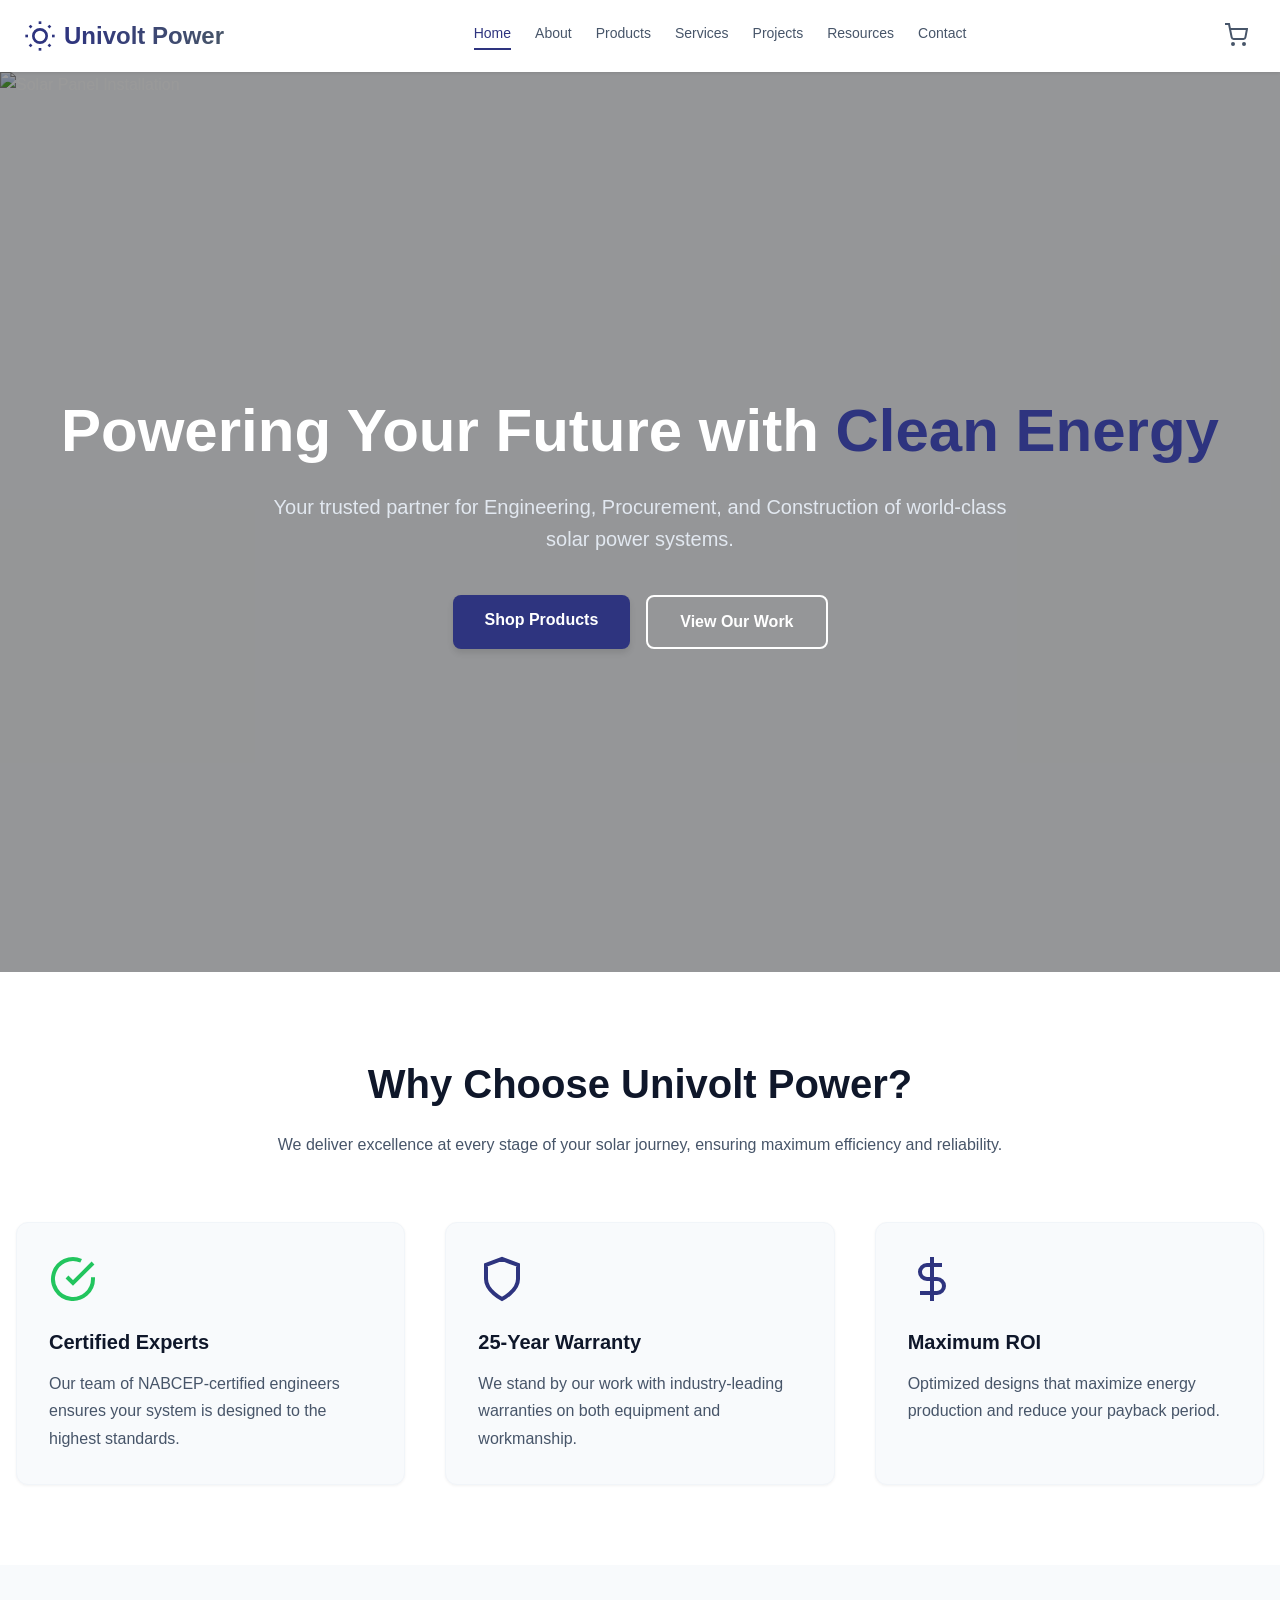
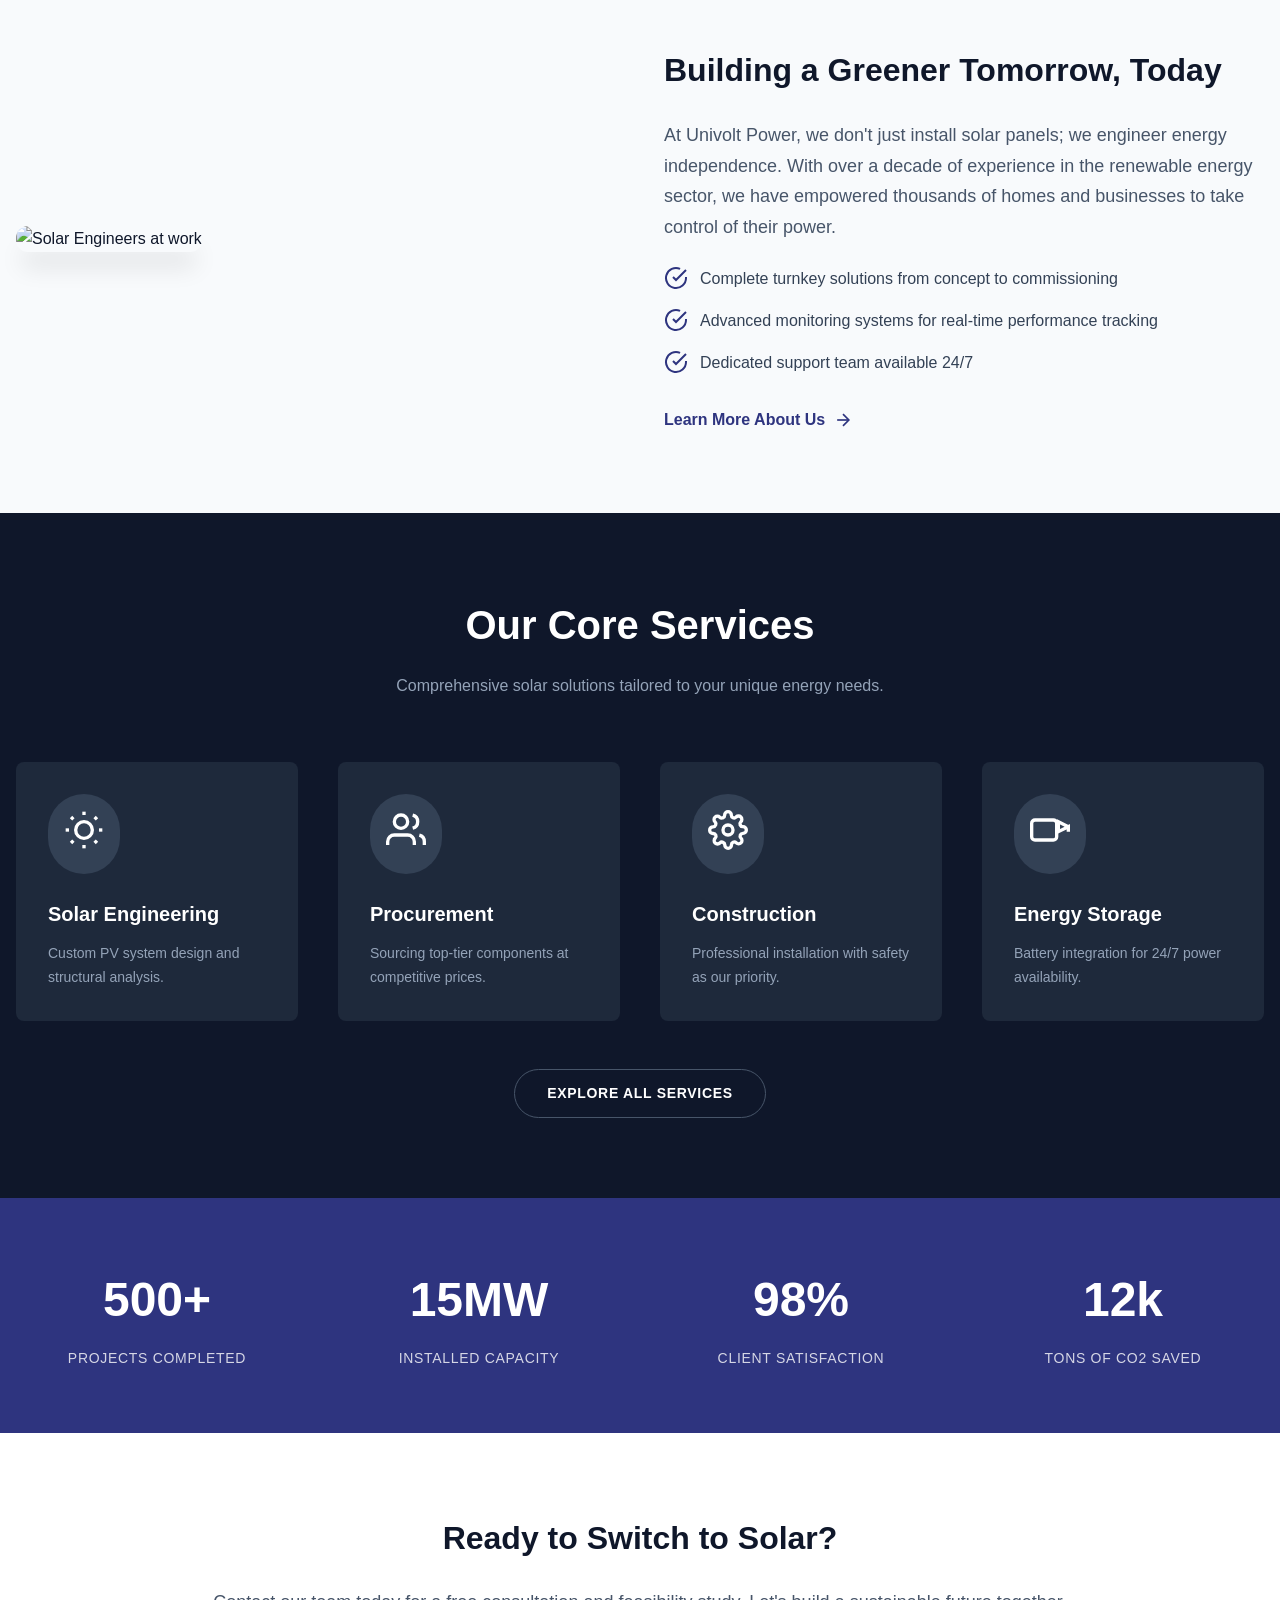
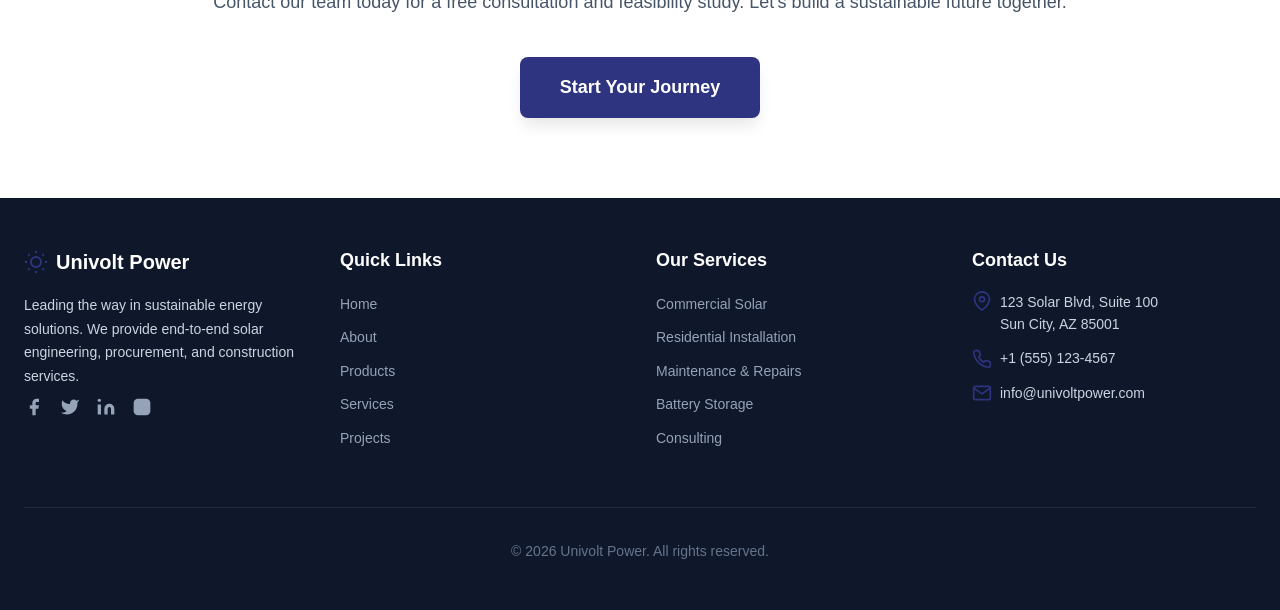
==== commit ddf47737: "latest commits" ====
--- a/index.html
+++ b/index.html
@@ -11,19 +11,29 @@
     <!-- Header -->
     <header class="header">
       <div class="header-content">
-      <a href="index.html" class="logo" aria-label="Univolt Power Home">
-          <img src="logo.png" alt="Univolt Power" class="site-logo" />
+        <a href="index.html" class="logo">
+          <svg viewBox="0 0 24 24" fill="none" stroke="currentColor" stroke-width="2">
+            <circle cx="12" cy="12" r="5"></circle>
+            <line x1="12" y1="1" x2="12" y2="3"></line>
+            <line x1="12" y1="21" x2="12" y2="23"></line>
+            <line x1="4.22" y1="4.22" x2="5.64" y2="5.64"></line>
+            <line x1="18.36" y1="18.36" x2="19.78" y2="19.78"></line>
+            <line x1="1" y1="12" x2="3" y2="12"></line>
+            <line x1="21" y1="12" x2="23" y2="12"></line>
+            <line x1="4.22" y1="19.78" x2="5.64" y2="18.36"></line>
+            <line x1="18.36" y1="5.64" x2="19.78" y2="4.22"></line>
+          </svg>
+          <span class="logo-text">Univolt Power</span>
         </a>
 
         <nav class="nav-desktop">
           <a href="index.html" class="nav-link">Home</a>
           <a href="about.html" class="nav-link">About</a>
           <a href="products.html" class="nav-link">Products</a>
-          <a href="solutions.html" class="nav-link">Solutions</a>
+          <a href="services.html" class="nav-link">Services</a>
           <a href="projects.html" class="nav-link">Projects</a>
           <a href="resources.html" class="nav-link">Resources</a>
           <a href="contact.html" class="nav-link">Contact</a>
-          <a href="getaquote.html" class="btn btn-primary" style="padding: 0.5rem 1.5rem; font-size: 0.875rem; margin-left: 1rem;">Get Quote</a>
         </nav>
 
         <div class="header-actions">
@@ -51,11 +61,10 @@
         <a href="index.html" class="nav-link">Home</a>
         <a href="about.html" class="nav-link">About</a>
         <a href="products.html" class="nav-link">Products</a>
-        <a href="solutions.html" class="nav-link">Solutions</a>
+        <a href="services.html" class="nav-link">Services</a>
         <a href="projects.html" class="nav-link">Projects</a>
         <a href="resources.html" class="nav-link">Resources</a>
         <a href="contact.html" class="nav-link">Contact</a>
-        <a href="getaquote.html" class="nav-link">Get Quote</a>
       </nav>
     </header>
 
@@ -116,7 +125,7 @@
       <!-- Hero Section -->
       <section class="hero">
         <div class="hero-overlay"></div>
-        <img src="hero2.jpeg" alt="Solar Panel Installation" class="hero-image">
+        <img src="https://images.unsplash.com/photo-1635424709961-f3a150459ad4?crop=entropy&cs=tinysrgb&fit=max&fm=jpg&ixid=M3w3Nzg4Nzd8MHwxfHNlYXJjaHwxfHxzb2xhciUyMHBhbmVscyUyMGluc3RhbGxhdGlvbiUyMHJvb2Z0b3B8ZW58MXx8fHwxNzcxNTY2OTk3fDA&ixlib=rb-4.1.0&q=80&w=1080" alt="Solar Panel Installation" class="hero-image">
         
         <div class="hero-content">
           <h1>Powering Your Future with <span class="brand-highlight">Clean Energy</span></h1>
@@ -277,7 +286,7 @@
           </div>
           
           <div style="margin-top: 3rem; text-align: center;">
-            <a href="solutions.html" style="display: inline-block; border: 1px solid var(--slate-600); padding: 0.75rem 2rem; border-radius: 9999px; font-size: 0.875rem; font-weight: 600; text-transform: uppercase; letter-spacing: 0.05em; transition: background 0.2s;">
+            <a href="services.html" style="display: inline-block; border: 1px solid var(--slate-600); padding: 0.75rem 2rem; border-radius: 9999px; font-size: 0.875rem; font-weight: 600; text-transform: uppercase; letter-spacing: 0.05em; transition: background 0.2s;">
               Explore All Services
             </a>
           </div>
@@ -325,17 +334,24 @@
       <div class="footer-content">
         <div class="footer-grid">
           <div class="footer-section">
-            <div style="display: flex; align-items: center; gap: 0.5rem; margin-bottom: 1rem; background: transparent; padding: 1rem; border-radius: 0.5rem;">
-              <a href="index.html" class="logo" aria-label="Univolt Power Home">
-                <img src="im6.jpeg" alt="Univolt Power" class="site-logo" style="box-shadow: 0 4px 8px rgba(0,0,0,0.1);" />
-              </a>
+            <div style="display: flex; align-items: center; gap: 0.5rem; margin-bottom: 1rem;">
+              <svg width="24" height="24" viewBox="0 0 24 24" fill="none" stroke="currentColor" stroke-width="2" style="color: var(--brand-blue);">
+                <circle cx="12" cy="12" r="5"></circle>
+                <line x1="12" y1="1" x2="12" y2="3"></line>
+                <line x1="12" y1="21" x2="12" y2="23"></line>
+                <line x1="4.22" y1="4.22" x2="5.64" y2="5.64"></line>
+                <line x1="18.36" y1="18.36" x2="19.78" y2="19.78"></line>
+                <line x1="1" y1="12" x2="3" y2="12"></line>
+                <line x1="21" y1="12" x2="23" y2="12"></line>
+                <line x1="4.22" y1="19.78" x2="5.64" y2="18.36"></line>
+                <line x1="18.36" y1="5.64" x2="19.78" y2="4.22"></line>
+              </svg>
+              <span style="font-size: 1.25rem; font-weight: bold; color: white;">Univolt Power</span>
             </div>
             <p>Leading the way in sustainable energy solutions. We provide end-to-end solar engineering, procurement, and construction services.</p>
             <div class="social-links">
-              <a href="#"><svg width="20" height="20" viewBox="0 0 24 24" fill="none" stroke="currentColor"><path d="M18 2h-3a5 5 0 0 0-5 5v3H7v4h3v8h4v-8h3l1-4h-4V7a1 1 0 0 1 1-1h3z"></path></svg></a>
-              <a href="#"><svg width="20" height="20" viewBox="0 0 24 24" fill="none" stroke="currentColor"><path d="M23 3a10.9 10.9 0 0 1-3.14 1.53 4.48 4.48 0 0 0-7.86 3v1A10.66 10.66 0 0 1 3 4s-4 9 5 13a11.64 11.64 0 0 1-7 2c9 5 20 0 20-11.5a4.5 4.5 0 0 0-.08-.83A7.72 7.72 0 0 0 23 3z"></path></svg></a>
-              <a href="#"><svg width="20" height="20" viewBox="0 0 24 24" fill="none" stroke="currentColor"><path d="M16 8a6 6 0 0 1 6 6v7h-4v-7a2 2 0 0 0-2-2 2 2 0 0 0-2 2v7h-4v-7a6 6 0 0 1 6-6z"></path><rect x="2" y="9" width="4" height="12"></rect><circle cx="4" cy="4" r="2"></circle></svg></a>
-              <a href="#"><svg width="20" height="20" viewBox="0 0 24 24" fill="none" stroke="currentColor"><rect x="2" y="2" width="20" height="20" rx="5" ry="5"></rect><path d="M16 11.37A4 4 0 1 1 12.63 8 4 4 0 0 1 16 11.37z"></path><line x1="17.5" y1="6.5" x2="17.51" y2="6.5"></line></svg></a>
+              <a href="#"><svg width="20" height="20" viewBox="0 0 24 24" fill="currentColor"><path d="M18 2h-3a5 5 0 0 0-5 5v3H7v4h3v8h4v-8h3l1-4h-4V7a1 1 0 0 1 1-1h3z"></path></svg></a>
+              <a href="#"><svg width="20" height="20" viewBox="0 0 24 24" fill="currentColor"><path d="M23 3a10.9 10.9 0 0 1-3.14 1.53 4.48 4.48 0 0 0-7.86 3v1A10.66 10.66 0 0 1 3 4s-4 9 5 13a11.64 11.64 0 0 1-7 2c9 5 20 0 20-11.5a4.5 4.5 0 0 0-.08-.83A7.72 7.72 0 0 0 23 3z"></path></svg></a>
               <a href="#"><svg width="20" height="20" viewBox="0 0 24 24" fill="currentColor"><path d="M16 8a6 6 0 0 1 6 6v7h-4v-7a2 2 0 0 0-2-2 2 2 0 0 0-2 2v7h-4v-7a6 6 0 0 1 6-6z"></path><rect x="2" y="9" width="4" height="12"></rect><circle cx="4" cy="4" r="2"></circle></svg></a>
               <a href="#"><svg width="20" height="20" viewBox="0 0 24 24" fill="currentColor"><rect x="2" y="2" width="20" height="20" rx="5" ry="5"></rect><path d="M16 11.37A4 4 0 1 1 12.63 8 4 4 0 0 1 16 11.37z"></path><line x1="17.5" y1="6.5" x2="17.51" y2="6.5"></line></svg></a>
             </div>
@@ -347,7 +363,7 @@
               <li><a href="index.html">Home</a></li>
               <li><a href="about.html">About</a></li>
               <li><a href="products.html">Products</a></li>
-              <li><a href="solutions.html">Services</a></li>
+              <li><a href="services.html">Services</a></li>
               <li><a href="projects.html">Projects</a></li>
             </ul>
           </div>
@@ -355,11 +371,11 @@
           <div class="footer-section">
             <h3>Our Services</h3>
             <ul>
-              <li><a href="solutions.html">Commercial Solar</a></li>
-              <li><a href="solutions.html">Residential Installation</a></li>
-              <li><a href="solutions.html">Maintenance & Repairs</a></li>
-              <li><a href="solutions.html">Battery Storage</a></li>
-              <li><a href="solutions.html">Consulting</a></li>
+              <li><a href="services.html">Commercial Solar</a></li>
+              <li><a href="services.html">Residential Installation</a></li>
+              <li><a href="services.html">Maintenance & Repairs</a></li>
+              <li><a href="services.html">Battery Storage</a></li>
+              <li><a href="services.html">Consulting</a></li>
             </ul>
           </div>
 
@@ -371,30 +387,27 @@
                   <path d="M21 10c0 7-9 13-9 13s-9-6-9-13a9 9 0 0 1 18 0z"></path>
                   <circle cx="12" cy="10" r="3"></circle>
                 </svg>
-                <span>Nairobi<br>kenya</span>
+                <span>123 Solar Blvd, Suite 100<br>Sun City, AZ 85001</span>
               </li>
               <li style="display: flex; align-items: center; margin-bottom: 0.75rem;">
                 <svg width="20" height="20" viewBox="0 0 24 24" fill="none" stroke="currentColor" stroke-width="2" style="color: var(--brand-blue); margin-right: 0.5rem;">
                   <path d="M22 16.92v3a2 2 0 0 1-2.18 2 19.79 19.79 0 0 1-8.63-3.07 19.5 19.5 0 0 1-6-6 19.79 19.79 0 0 1-3.07-8.67A2 2 0 0 1 4.11 2h3a2 2 0 0 1 2 1.72 12.84 12.84 0 0 0 .7 2.81 2 2 0 0 1-.45 2.11L8.09 9.91a16 16 0 0 0 6 6l1.27-1.27a2 2 0 0 1 2.11-.45 12.84 12.84 0 0 0 2.81.7A2 2 0 0 1 22 16.92z"></path>
                 </svg>
-                <span>0708345963</span>
+                <span>+1 (555) 123-4567</span>
               </li>
               <li style="display: flex; align-items: center;">
                 <svg width="20" height="20" viewBox="0 0 24 24" fill="none" stroke="currentColor" stroke-width="2" style="color: var(--brand-blue); margin-right: 0.5rem;">
                   <path d="M4 4h16c1.1 0 2 .9 2 2v12c0 1.1-.9 2-2 2H4c-1.1 0-2-.9-2-2V6c0-1.1.9-2 2-2z"></path>
                   <polyline points="22,6 12,13 2,6"></polyline>
                 </svg>
-                <span>univoltpower@gmail.com</span>
+                <span>info@univoltpower.com</span>
               </li>
             </ul>
           </div>
         </div>
         
         <div class="footer-bottom">
-          <p>
-            &copy; 2026
-           All rights reserved.
-          </p>
+          <p>&copy; 2026 Univolt Power. All rights reserved.</p>
         </div>
       </div>
     </footer>
--- a/styles.css
+++ b/styles.css
@@ -735,9 +735,20 @@
 
 .card-image {
   width: 100%;
-  height: 256px;
-  object-fit: cover;
+  height: 320px;
+  object-fit: contain;
+  object-position: center;
   transition: transform 0.5s;
+  display: block;
+  background: #f8fafc;
+}
+
+.product-card {
+  transition: transform 0.2s, box-shadow 0.2s;
+}
+
+.product-card:hover {
+  transform: translateY(-2px);
 }
 
 .card:hover .card-image {
@@ -871,6 +882,8 @@
   width: 100%;
   height: 100%;
   object-fit: cover;
+  object-position: center;
+  display: block;
 }
 
 .page-header-content {
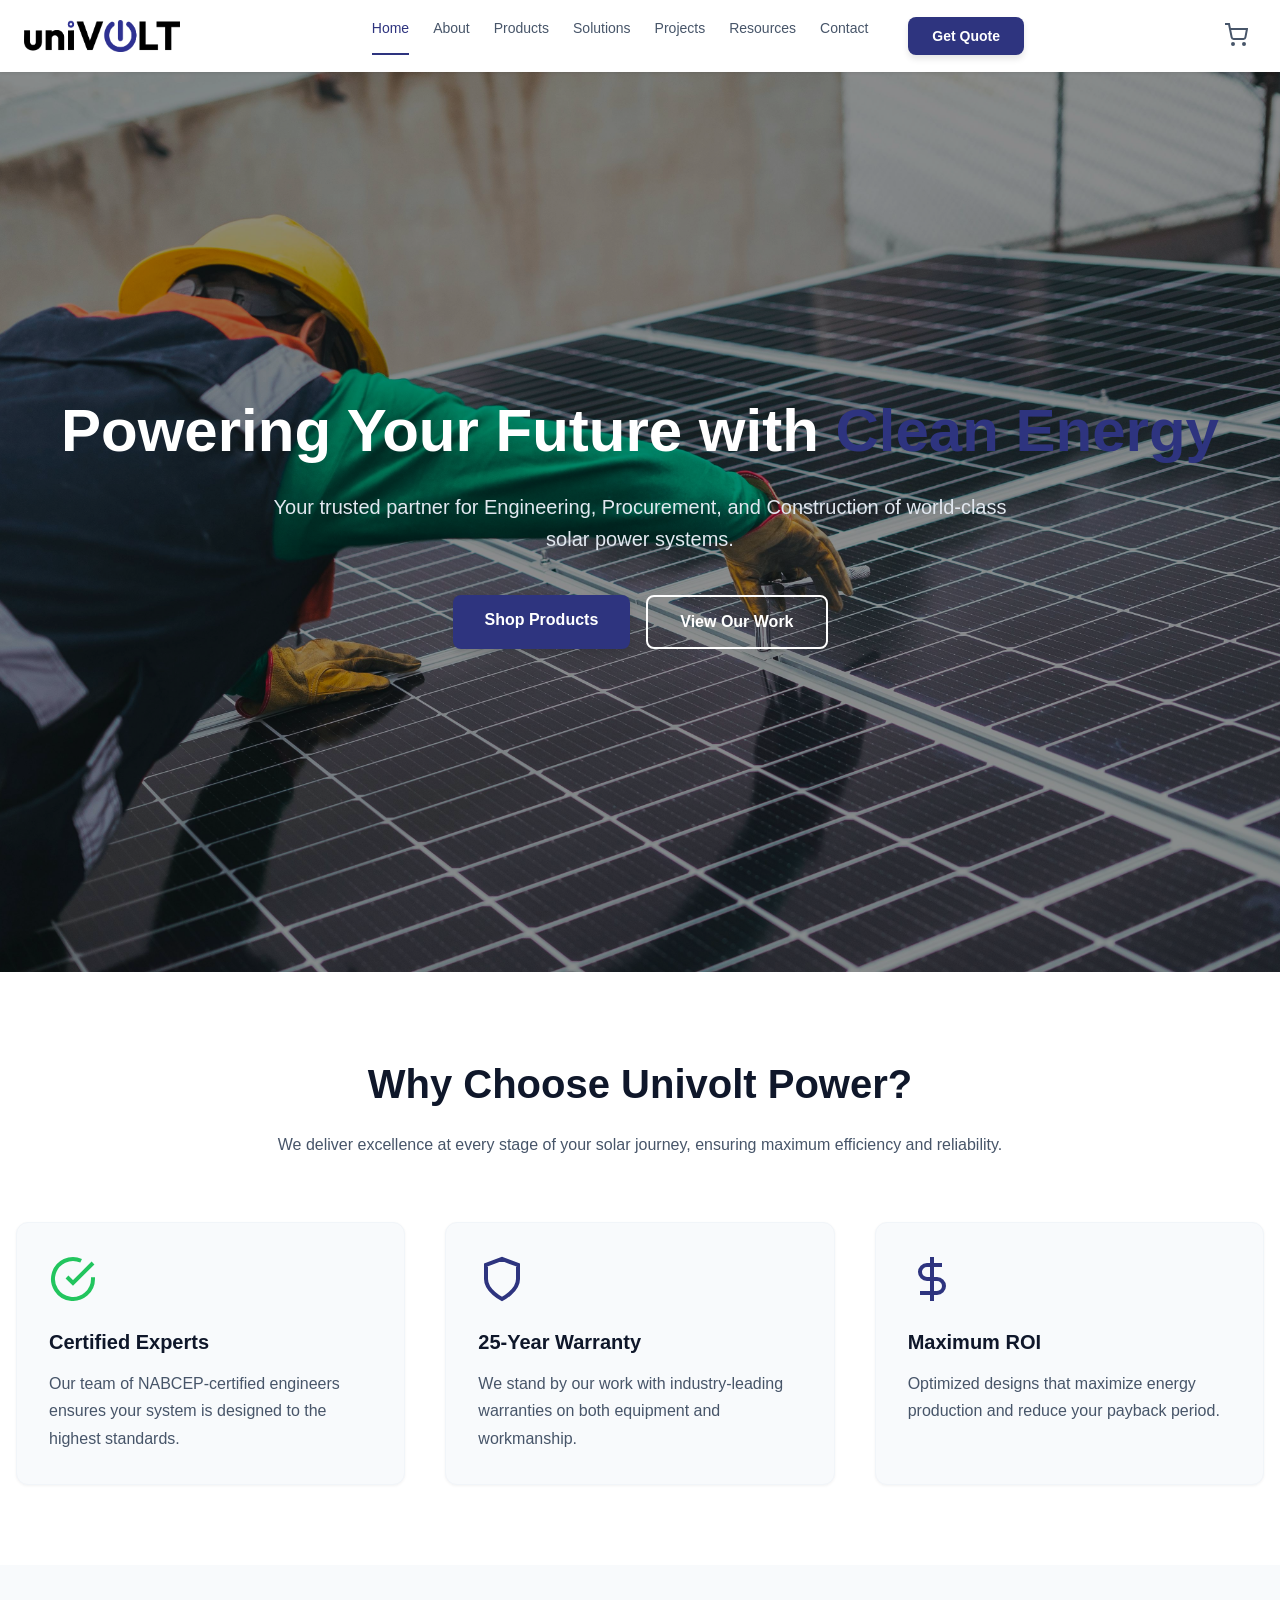
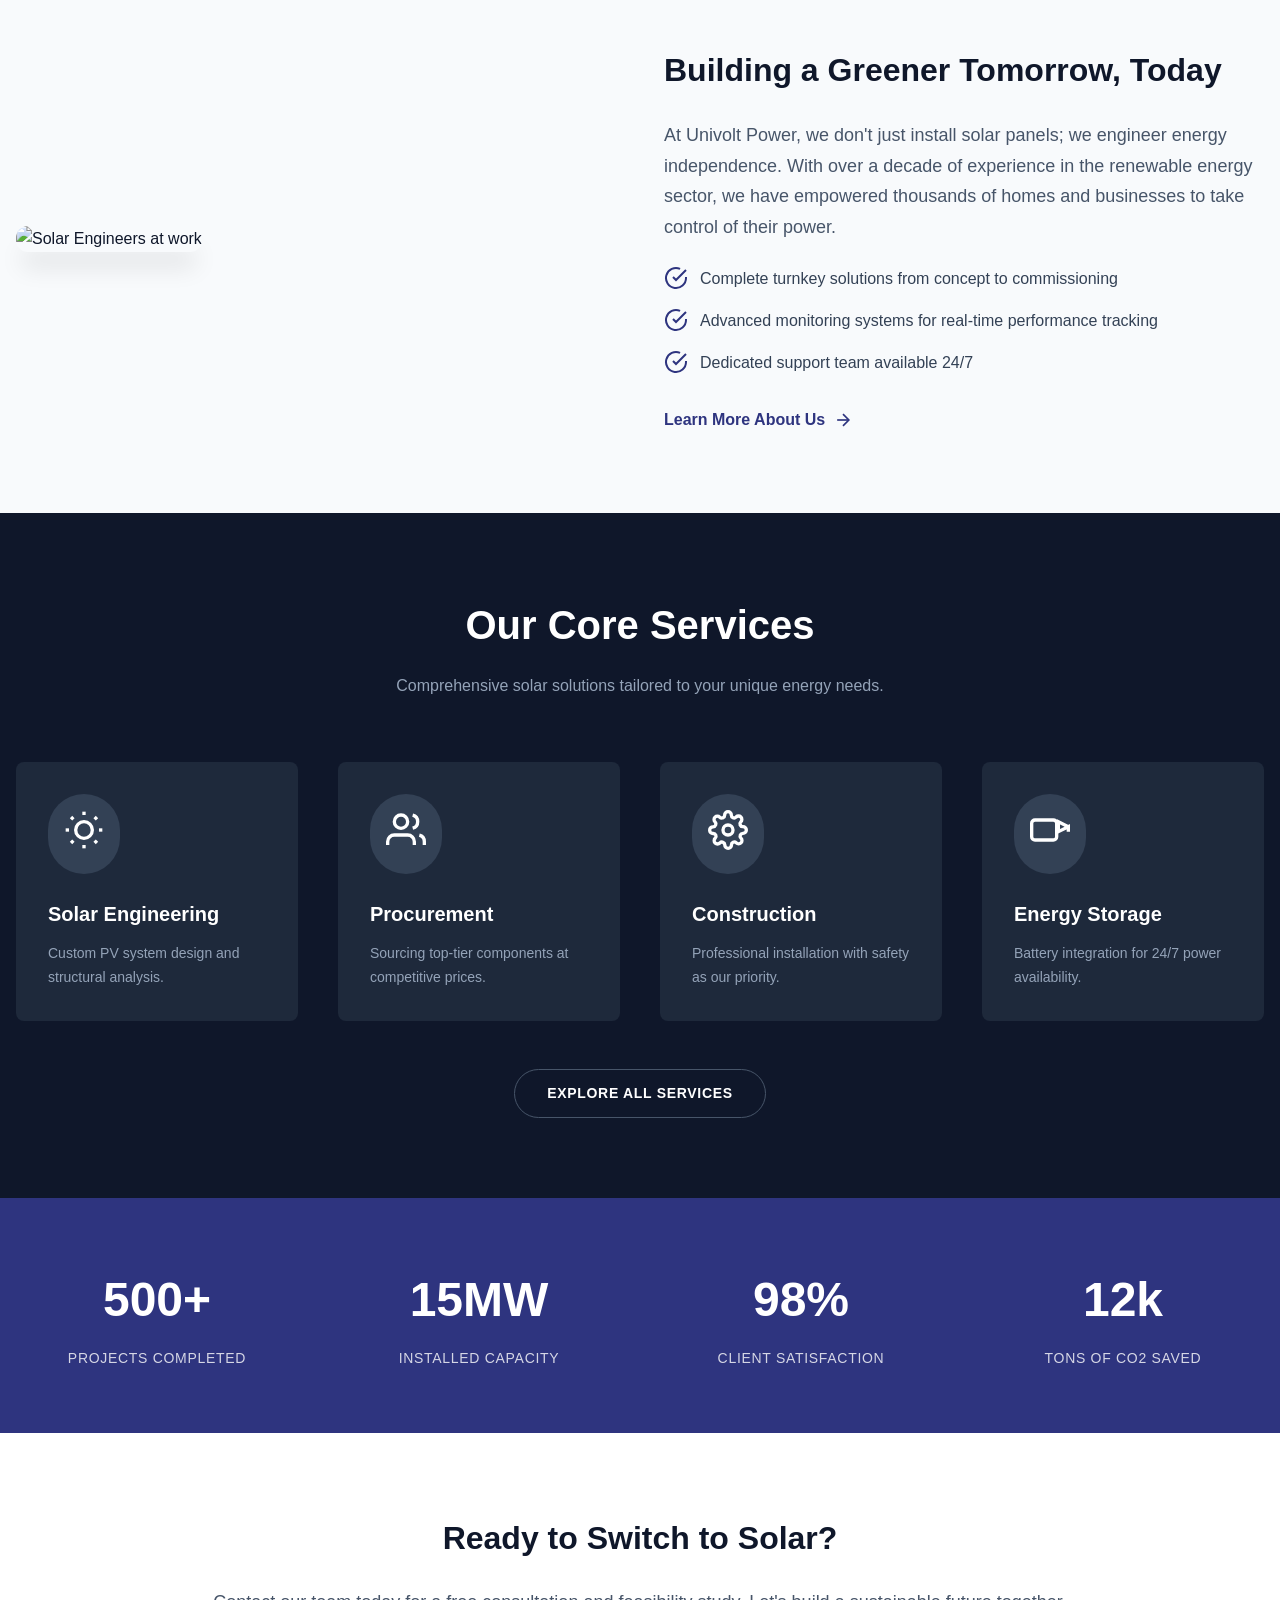
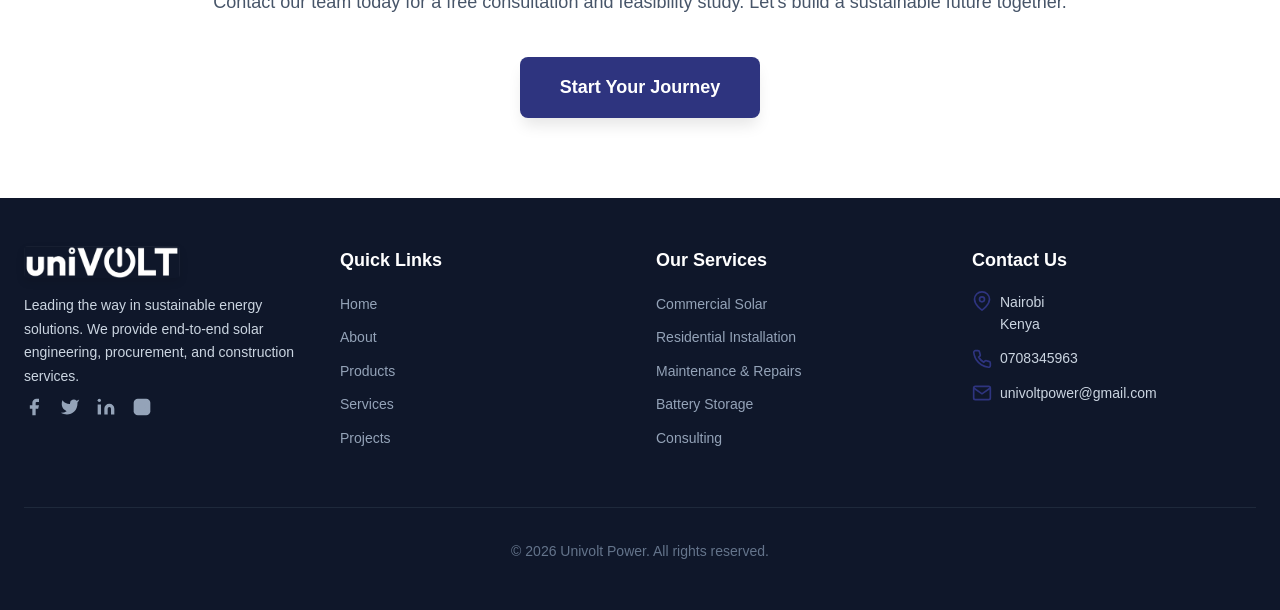
==== commit 3db2bdfe: "updates" ====
--- a/index.html
+++ b/index.html
@@ -11,29 +11,19 @@
     <!-- Header -->
     <header class="header">
       <div class="header-content">
-        <a href="index.html" class="logo">
-          <svg viewBox="0 0 24 24" fill="none" stroke="currentColor" stroke-width="2">
-            <circle cx="12" cy="12" r="5"></circle>
-            <line x1="12" y1="1" x2="12" y2="3"></line>
-            <line x1="12" y1="21" x2="12" y2="23"></line>
-            <line x1="4.22" y1="4.22" x2="5.64" y2="5.64"></line>
-            <line x1="18.36" y1="18.36" x2="19.78" y2="19.78"></line>
-            <line x1="1" y1="12" x2="3" y2="12"></line>
-            <line x1="21" y1="12" x2="23" y2="12"></line>
-            <line x1="4.22" y1="19.78" x2="5.64" y2="18.36"></line>
-            <line x1="18.36" y1="5.64" x2="19.78" y2="4.22"></line>
-          </svg>
-          <span class="logo-text">Univolt Power</span>
+        <a href="index.html" class="logo" aria-label="Univolt Power Home">
+          <img src="logo.png" alt="Univolt Power" class="site-logo" />
         </a>
 
         <nav class="nav-desktop">
           <a href="index.html" class="nav-link">Home</a>
           <a href="about.html" class="nav-link">About</a>
           <a href="products.html" class="nav-link">Products</a>
-          <a href="services.html" class="nav-link">Services</a>
+          <a href="solutions.html" class="nav-link">Solutions</a>
           <a href="projects.html" class="nav-link">Projects</a>
           <a href="resources.html" class="nav-link">Resources</a>
           <a href="contact.html" class="nav-link">Contact</a>
+          <a href="getaquote.html" class="btn btn-primary" style="padding: 0.5rem 1.5rem; font-size: 0.875rem; margin-left: 1rem;">Get Quote</a>
         </nav>
 
         <div class="header-actions">
@@ -56,15 +46,15 @@
         </div>
       </div>
 
-      <!-- Mobile Navigation -->
       <nav id="mobile-menu" class="nav-mobile">
         <a href="index.html" class="nav-link">Home</a>
         <a href="about.html" class="nav-link">About</a>
         <a href="products.html" class="nav-link">Products</a>
-        <a href="services.html" class="nav-link">Services</a>
+        <a href="solutions.html" class="nav-link">Solutions</a>
         <a href="projects.html" class="nav-link">Projects</a>
         <a href="resources.html" class="nav-link">Resources</a>
         <a href="contact.html" class="nav-link">Contact</a>
+        <a href="getaquote.html" class="nav-link">Get Quote</a>
       </nav>
     </header>
 
@@ -125,7 +115,7 @@
       <!-- Hero Section -->
       <section class="hero">
         <div class="hero-overlay"></div>
-        <img src="https://images.unsplash.com/photo-1635424709961-f3a150459ad4?crop=entropy&cs=tinysrgb&fit=max&fm=jpg&ixid=M3w3Nzg4Nzd8MHwxfHNlYXJjaHwxfHxzb2xhciUyMHBhbmVscyUyMGluc3RhbGxhdGlvbiUyMHJvb2Z0b3B8ZW58MXx8fHwxNzcxNTY2OTk3fDA&ixlib=rb-4.1.0&q=80&w=1080" alt="Solar Panel Installation" class="hero-image">
+        <img src="hero2.jpeg" alt="Solar Panel Installation" class="hero-image">
         
         <div class="hero-content">
           <h1>Powering Your Future with <span class="brand-highlight">Clean Energy</span></h1>
@@ -335,18 +325,9 @@
         <div class="footer-grid">
           <div class="footer-section">
             <div style="display: flex; align-items: center; gap: 0.5rem; margin-bottom: 1rem;">
-              <svg width="24" height="24" viewBox="0 0 24 24" fill="none" stroke="currentColor" stroke-width="2" style="color: var(--brand-blue);">
-                <circle cx="12" cy="12" r="5"></circle>
-                <line x1="12" y1="1" x2="12" y2="3"></line>
-                <line x1="12" y1="21" x2="12" y2="23"></line>
-                <line x1="4.22" y1="4.22" x2="5.64" y2="5.64"></line>
-                <line x1="18.36" y1="18.36" x2="19.78" y2="19.78"></line>
-                <line x1="1" y1="12" x2="3" y2="12"></line>
-                <line x1="21" y1="12" x2="23" y2="12"></line>
-                <line x1="4.22" y1="19.78" x2="5.64" y2="18.36"></line>
-                <line x1="18.36" y1="5.64" x2="19.78" y2="4.22"></line>
-              </svg>
-              <span style="font-size: 1.25rem; font-weight: bold; color: white;">Univolt Power</span>
+              <a href="index.html" class="logo" aria-label="Univolt Power Home">
+                <img src="im6.jpeg" alt="Univolt Power" class="site-logo" style="border-radius: 0.25rem; box-shadow: 0 4px 8px rgba(0,0,0,0.1);" />
+              </a>
             </div>
             <p>Leading the way in sustainable energy solutions. We provide end-to-end solar engineering, procurement, and construction services.</p>
             <div class="social-links">
@@ -363,7 +344,7 @@
               <li><a href="index.html">Home</a></li>
               <li><a href="about.html">About</a></li>
               <li><a href="products.html">Products</a></li>
-              <li><a href="services.html">Services</a></li>
+              <li><a href="solutions.html">Services</a></li>
               <li><a href="projects.html">Projects</a></li>
             </ul>
           </div>
@@ -371,11 +352,11 @@
           <div class="footer-section">
             <h3>Our Services</h3>
             <ul>
-              <li><a href="services.html">Commercial Solar</a></li>
-              <li><a href="services.html">Residential Installation</a></li>
-              <li><a href="services.html">Maintenance & Repairs</a></li>
-              <li><a href="services.html">Battery Storage</a></li>
-              <li><a href="services.html">Consulting</a></li>
+              <li><a href="solutions.html">Commercial Solar</a></li>
+              <li><a href="solutions.html">Residential Installation</a></li>
+              <li><a href="solutions.html">Maintenance & Repairs</a></li>
+              <li><a href="solutions.html">Battery Storage</a></li>
+              <li><a href="solutions.html">Consulting</a></li>
             </ul>
           </div>
 
@@ -387,20 +368,20 @@
                   <path d="M21 10c0 7-9 13-9 13s-9-6-9-13a9 9 0 0 1 18 0z"></path>
                   <circle cx="12" cy="10" r="3"></circle>
                 </svg>
-                <span>123 Solar Blvd, Suite 100<br>Sun City, AZ 85001</span>
+                <span>Nairobi<br>Kenya</span>
               </li>
               <li style="display: flex; align-items: center; margin-bottom: 0.75rem;">
                 <svg width="20" height="20" viewBox="0 0 24 24" fill="none" stroke="currentColor" stroke-width="2" style="color: var(--brand-blue); margin-right: 0.5rem;">
                   <path d="M22 16.92v3a2 2 0 0 1-2.18 2 19.79 19.79 0 0 1-8.63-3.07 19.5 19.5 0 0 1-6-6 19.79 19.79 0 0 1-3.07-8.67A2 2 0 0 1 4.11 2h3a2 2 0 0 1 2 1.72 12.84 12.84 0 0 0 .7 2.81 2 2 0 0 1-.45 2.11L8.09 9.91a16 16 0 0 0 6 6l1.27-1.27a2 2 0 0 1 2.11-.45 12.84 12.84 0 0 0 2.81.7A2 2 0 0 1 22 16.92z"></path>
                 </svg>
-                <span>+1 (555) 123-4567</span>
+                <span>0708345963</span>
               </li>
               <li style="display: flex; align-items: center;">
                 <svg width="20" height="20" viewBox="0 0 24 24" fill="none" stroke="currentColor" stroke-width="2" style="color: var(--brand-blue); margin-right: 0.5rem;">
                   <path d="M4 4h16c1.1 0 2 .9 2 2v12c0 1.1-.9 2-2 2H4c-1.1 0-2-.9-2-2V6c0-1.1.9-2 2-2z"></path>
                   <polyline points="22,6 12,13 2,6"></polyline>
                 </svg>
-                <span>info@univoltpower.com</span>
+                <span>univoltpower@gmail.com</span>
               </li>
             </ul>
           </div>
--- a/styles.css
+++ b/styles.css
@@ -984,3 +984,546 @@
     opacity: 0;
   }
 }
+
+/* Univolt Power - Product Detail Page Styles */
+
+/* Product Detail Page Layout */
+.product-detail {
+  max-width: 1280px;
+  margin: 0 auto;
+  padding: 2rem 1rem;
+}
+
+/* Breadcrumb Navigation */
+.pd-breadcrumb {
+  display: flex;
+  align-items: center;
+  gap: 0.5rem;
+  margin-bottom: 1.5rem;
+  font-size: 0.875rem;
+  color: var(--slate-500);
+}
+
+.pd-breadcrumb a {
+  color: var(--slate-500);
+  transition: color 0.2s;
+}
+
+.pd-breadcrumb a:hover {
+  color: var(--brand-blue);
+}
+
+.pd-breadcrumb-separator {
+  color: var(--slate-400);
+}
+
+.pd-breadcrumb-current {
+  color: var(--slate-700);
+}
+
+/* Product Detail Grid */
+.pd-grid {
+  display: grid;
+  grid-template-columns: 1fr;
+  gap: 2rem;
+  margin-bottom: 3rem;
+}
+
+@media (min-width: 768px) {
+  .pd-grid {
+    grid-template-columns: 1fr 1fr;
+    gap: 3rem;
+  }
+}
+
+/* Product Image Section */
+.pd-image-section {
+  background: white;
+  border-radius: 0.75rem;
+  overflow: hidden;
+  border: 1px solid var(--slate-100);
+}
+
+.pd-image-main {
+  position: relative;
+  padding: 2rem;
+  background: var(--slate-50);
+  display: flex;
+  align-items: center;
+  justify-content: center;
+  min-height: 400px;
+}
+
+.pd-image-main img {
+  max-width: 100%;
+  max-height: 350px;
+  object-fit: contain;
+  transition: transform 0.3s;
+}
+
+.pd-image-main img:hover {
+  transform: scale(1.02);
+}
+
+.pd-category-badge {
+  position: absolute;
+  top: 1rem;
+  right: 1rem;
+  background: rgba(255, 255, 255, 0.9);
+  backdrop-filter: blur(4px);
+  padding: 0.25rem 0.75rem;
+  border-radius: 0.25rem;
+  font-size: 0.75rem;
+  font-weight: 600;
+  color: var(--brand-blue);
+  box-shadow: 0 1px 3px rgba(0, 0, 0, 0.1);
+}
+
+/* Product Info Section */
+.pd-info {
+  display: flex;
+  flex-direction: column;
+  gap: 1.5rem;
+}
+
+.pd-header {
+  border-bottom: 1px solid var(--slate-100);
+  padding-bottom: 1.5rem;
+}
+
+.pd-title {
+  font-size: 1.75rem;
+  font-weight: bold;
+  color: var(--slate-900);
+  margin-bottom: 0.75rem;
+  line-height: 1.3;
+}
+
+@media (min-width: 768px) {
+  .pd-title {
+    font-size: 2.25rem;
+  }
+}
+
+.pd-price-section {
+  display: flex;
+  align-items: center;
+  gap: 1rem;
+}
+
+.pd-price {
+  font-size: 1.875rem;
+  font-weight: bold;
+  color: var(--brand-blue);
+}
+
+.pd-stock {
+  display: flex;
+  align-items: center;
+  gap: 0.375rem;
+  font-size: 0.875rem;
+  color: var(--green-600);
+  background: var(--green-100);
+  padding: 0.25rem 0.75rem;
+  border-radius: 9999px;
+}
+
+.pd-stock.in-stock {
+  background: var(--green-100);
+  color: var(--green-600);
+}
+
+.pd-stock.out-of-stock {
+  background: var(--red-100, #fee2e2);
+  color: var(--red-600);
+}
+
+/* Product Description */
+.pd-description {
+  color: var(--slate-600);
+  line-height: 1.7;
+}
+
+.pd-description p {
+  margin-bottom: 1rem;
+}
+
+/* Product Specs */
+.pd-specs {
+  background: var(--slate-50);
+  border-radius: 0.5rem;
+  padding: 1.25rem;
+}
+
+.pd-specs-title {
+  font-size: 1rem;
+  font-weight: 600;
+  color: var(--slate-900);
+  margin-bottom: 1rem;
+}
+
+.pd-specs-grid {
+  display: grid;
+  grid-template-columns: 1fr;
+  gap: 0.75rem;
+}
+
+@media (min-width: 640px) {
+  .pd-specs-grid {
+    grid-template-columns: 1fr 1fr;
+  }
+}
+
+.pd-spec {
+  display: flex;
+  flex-direction: column;
+  gap: 0.25rem;
+}
+
+.pd-spec-label {
+  font-size: 0.75rem;
+  font-weight: 500;
+  color: var(--slate-500);
+  text-transform: uppercase;
+  letter-spacing: 0.025em;
+}
+
+.pd-spec-value {
+  font-size: 0.875rem;
+  color: var(--slate-900);
+  font-weight: 500;
+}
+
+/* Add to Cart Section */
+.pd-actions {
+  display: flex;
+  flex-direction: column;
+  gap: 1rem;
+  padding-top: 1rem;
+  border-top: 1px solid var(--slate-100);
+}
+
+.pd-quantity {
+  display: flex;
+  align-items: center;
+  gap: 1rem;
+}
+
+.pd-quantity-label {
+  font-size: 0.875rem;
+  font-weight: 500;
+  color: var(--slate-700);
+}
+
+.pd-quantity-controls {
+  display: flex;
+  align-items: center;
+  border: 1px solid var(--slate-200);
+  border-radius: 0.375rem;
+  overflow: hidden;
+}
+
+.pd-qty-btn {
+  width: 2.5rem;
+  height: 2.5rem;
+  display: flex;
+  align-items: center;
+  justify-content: center;
+  background: white;
+  color: var(--slate-600);
+  font-size: 1.25rem;
+  transition: all 0.2s;
+}
+
+.pd-qty-btn:hover {
+  background: var(--slate-50);
+  color: var(--slate-900);
+}
+
+.pd-qty-input {
+  width: 3rem;
+  height: 2.5rem;
+  text-align: center;
+  border: none;
+  border-left: 1px solid var(--slate-200);
+  border-right: 1px solid var(--slate-200);
+  font-size: 1rem;
+  font-weight: 500;
+  color: var(--slate-900);
+}
+
+.pd-add-to-cart {
+  display: flex;
+  align-items: center;
+  justify-content: center;
+  gap: 0.75rem;
+  width: 100%;
+  background: var(--brand-blue);
+  color: white;
+  font-weight: bold;
+  font-size: 1rem;
+  padding: 1rem 1.5rem;
+  border-radius: 0.5rem;
+  box-shadow: 0 2px 4px rgba(0, 0, 0, 0.1);
+  transition: all 0.2s;
+}
+
+.pd-add-to-cart:hover {
+  background: var(--brand-blue-dark);
+  box-shadow: 0 4px 8px rgba(0, 0, 0, 0.15);
+}
+
+.pd-add-to-cart:active {
+  transform: scale(0.98);
+}
+
+.pd-add-to-cart:disabled {
+  opacity: 0.5;
+  cursor: not-allowed;
+}
+
+/* Features List */
+.pd-features {
+  margin-top: 1rem;
+}
+
+.pd-features-title {
+  font-size: 1rem;
+  font-weight: 600;
+  color: var(--slate-900);
+  margin-bottom: 0.75rem;
+}
+
+.pd-features-list {
+  list-style: none;
+  display: flex;
+  flex-direction: column;
+  gap: 0.5rem;
+}
+
+.pd-features-list li {
+  display: flex;
+  align-items: flex-start;
+  gap: 0.5rem;
+  font-size: 0.875rem;
+  color: var(--slate-600);
+}
+
+.pd-features-list li svg {
+  flex-shrink: 0;
+  color: var(--green-500);
+  margin-top: 0.125rem;
+}
+
+/* Product Not Found */
+.pd-not-found {
+  text-align: center;
+  padding: 4rem 1rem;
+}
+
+.pd-not-found h2 {
+  font-size: 1.5rem;
+  font-weight: bold;
+  color: var(--slate-900);
+  margin-bottom: 1rem;
+}
+
+.pd-not-found p {
+  color: var(--slate-500);
+  margin-bottom: 1.5rem;
+}
+
+.pd-back-link {
+  display: inline-flex;
+  align-items: center;
+  gap: 0.5rem;
+  color: var(--brand-blue);
+  font-weight: 500;
+  transition: color 0.2s;
+}
+
+.pd-back-link:hover {
+  color: var(--brand-blue-dark);
+}
+
+/* Navigation button in header */
+.pd-get-quote-nav {
+  padding: 0.5rem 1rem;
+  font-size: 0.875rem;
+  margin-left: 0.5rem;
+}
+
+.pd-start-shopping {
+  margin-top: 1rem;
+  color: var(--brand-blue);
+  font-weight: 500;
+}
+
+/* Datasheet Download Button */
+.pd-datasheet-btn {
+  display: flex;
+  align-items: center;
+  justify-content: center;
+  gap: 0.5rem;
+  background: white;
+  color: var(--slate-700);
+  border: 2px solid var(--slate-200);
+  padding: 1rem 1.5rem;
+  border-radius: 0.5rem;
+  font-size: 0.875rem;
+  font-weight: 600;
+  cursor: pointer;
+  transition: all 0.2s;
+}
+
+.pd-datasheet-btn:hover {
+  background: var(--slate-50);
+  border-color: var(--brand-blue);
+  color: var(--brand-blue);
+}
+
+.pd-datasheet-btn:active {
+  transform: scale(0.98);
+}
+
+/* Related Products Section */
+.pd-related-section {
+  margin-top: 4rem;
+  padding-top: 2rem;
+  border-top: 1px solid var(--slate-200);
+}
+
+.pd-related-title {
+  font-size: 1.5rem;
+  font-weight: bold;
+  color: var(--slate-900);
+  margin-bottom: 2rem;
+  text-align: center;
+}
+
+.pd-related-grid {
+  display: grid;
+  grid-template-columns: repeat(auto-fit, minmax(280px, 1fr));
+  gap: 1.5rem;
+}
+
+@media (min-width: 768px) {
+  .pd-related-grid {
+    grid-template-columns: repeat(2, 1fr);
+  }
+}
+
+@media (min-width: 1024px) {
+  .pd-related-grid {
+    grid-template-columns: repeat(4, 1fr);
+  }
+}
+
+.pd-related-card {
+  background: white;
+  border-radius: 0.75rem;
+  overflow: hidden;
+  border: 1px solid var(--slate-100);
+  transition: all 0.3s;
+  cursor: pointer;
+}
+
+.pd-related-card:hover {
+  transform: translateY(-4px);
+  box-shadow: 0 10px 25px -5px rgba(0, 0, 0, 0.1);
+  border-color: var(--brand-blue);
+}
+
+.pd-related-image {
+  position: relative;
+  height: 200px;
+  background: var(--slate-50);
+  display: flex;
+  align-items: center;
+  justify-content: center;
+  overflow: hidden;
+}
+
+.pd-related-image img {
+  max-width: 100%;
+  max-height: 100%;
+  object-fit: contain;
+  transition: transform 0.3s;
+}
+
+.pd-related-card:hover .pd-related-image img {
+  transform: scale(1.05);
+}
+
+.pd-related-category {
+  position: absolute;
+  top: 0.75rem;
+  right: 0.75rem;
+  background: var(--brand-blue);
+  color: white;
+  padding: 0.25rem 0.75rem;
+  border-radius: 9999px;
+  font-size: 0.75rem;
+  font-weight: 500;
+  text-transform: uppercase;
+  letter-spacing: 0.025em;
+}
+
+.pd-related-info {
+  padding: 1.25rem;
+}
+
+.pd-related-name {
+  font-size: 1rem;
+  font-weight: 600;
+  color: var(--slate-900);
+  margin-bottom: 0.5rem;
+  line-height: 1.4;
+  display: -webkit-box;
+  -webkit-line-clamp: 2;
+  -webkit-box-orient: vertical;
+  overflow: hidden;
+}
+
+.pd-related-price {
+  font-size: 1.25rem;
+  font-weight: bold;
+  color: var(--brand-blue);
+  margin-bottom: 0.5rem;
+}
+
+.pd-related-stock {
+  display: flex;
+  align-items: center;
+  gap: 0.25rem;
+  font-size: 0.75rem;
+  font-weight: 500;
+  padding: 0.25rem 0.5rem;
+  border-radius: 9999px;
+  margin-bottom: 1rem;
+  width: fit-content;
+}
+
+.pd-related-stock.in-stock {
+  background: var(--green-100);
+  color: var(--green-600);
+}
+
+.pd-related-stock.out-of-stock {
+  background: var(--red-100, #fee2e2);
+  color: var(--red-600);
+}
+
+.pd-related-link {
+  display: inline-flex;
+  align-items: center;
+  color: var(--brand-blue);
+  font-weight: 600;
+  font-size: 0.875rem;
+  transition: color 0.2s;
+}
+
+.pd-related-link:hover {
+  color: var(--brand-blue-dark);
+  text-decoration: underline;
+}
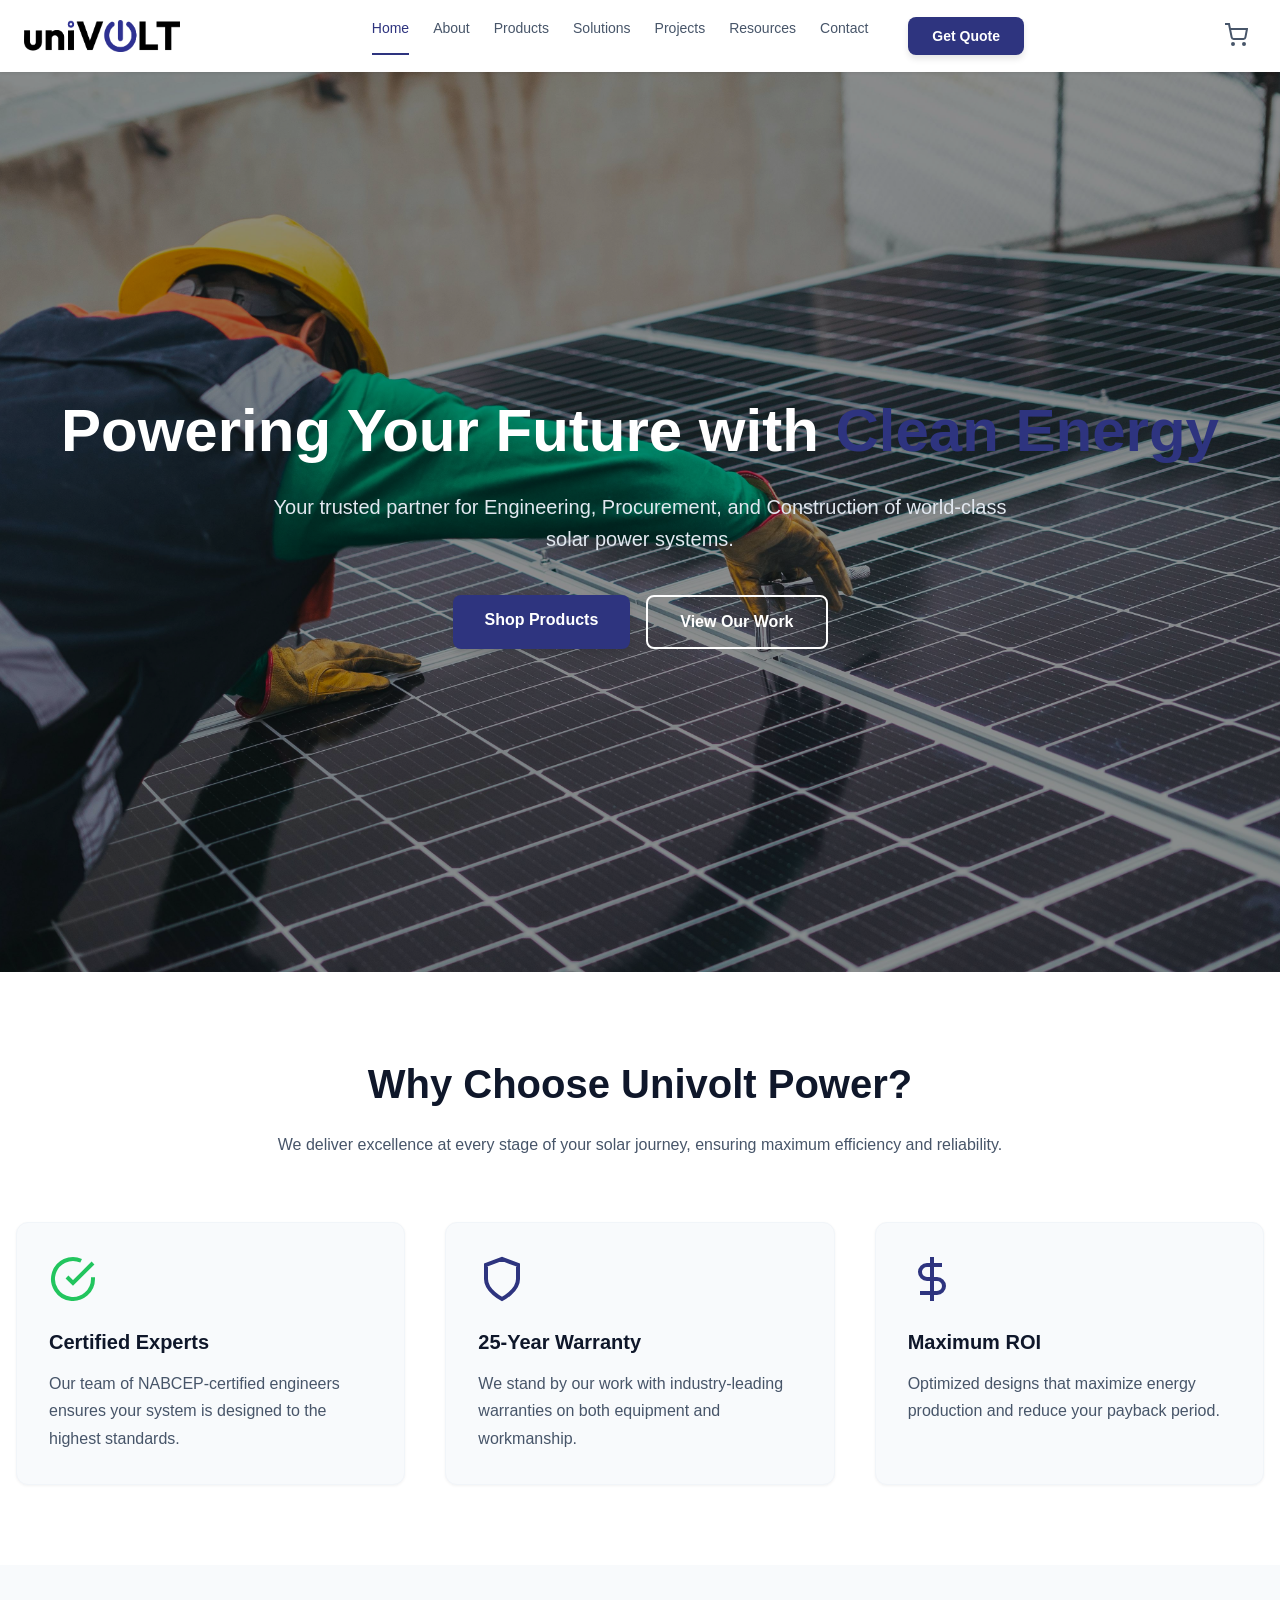
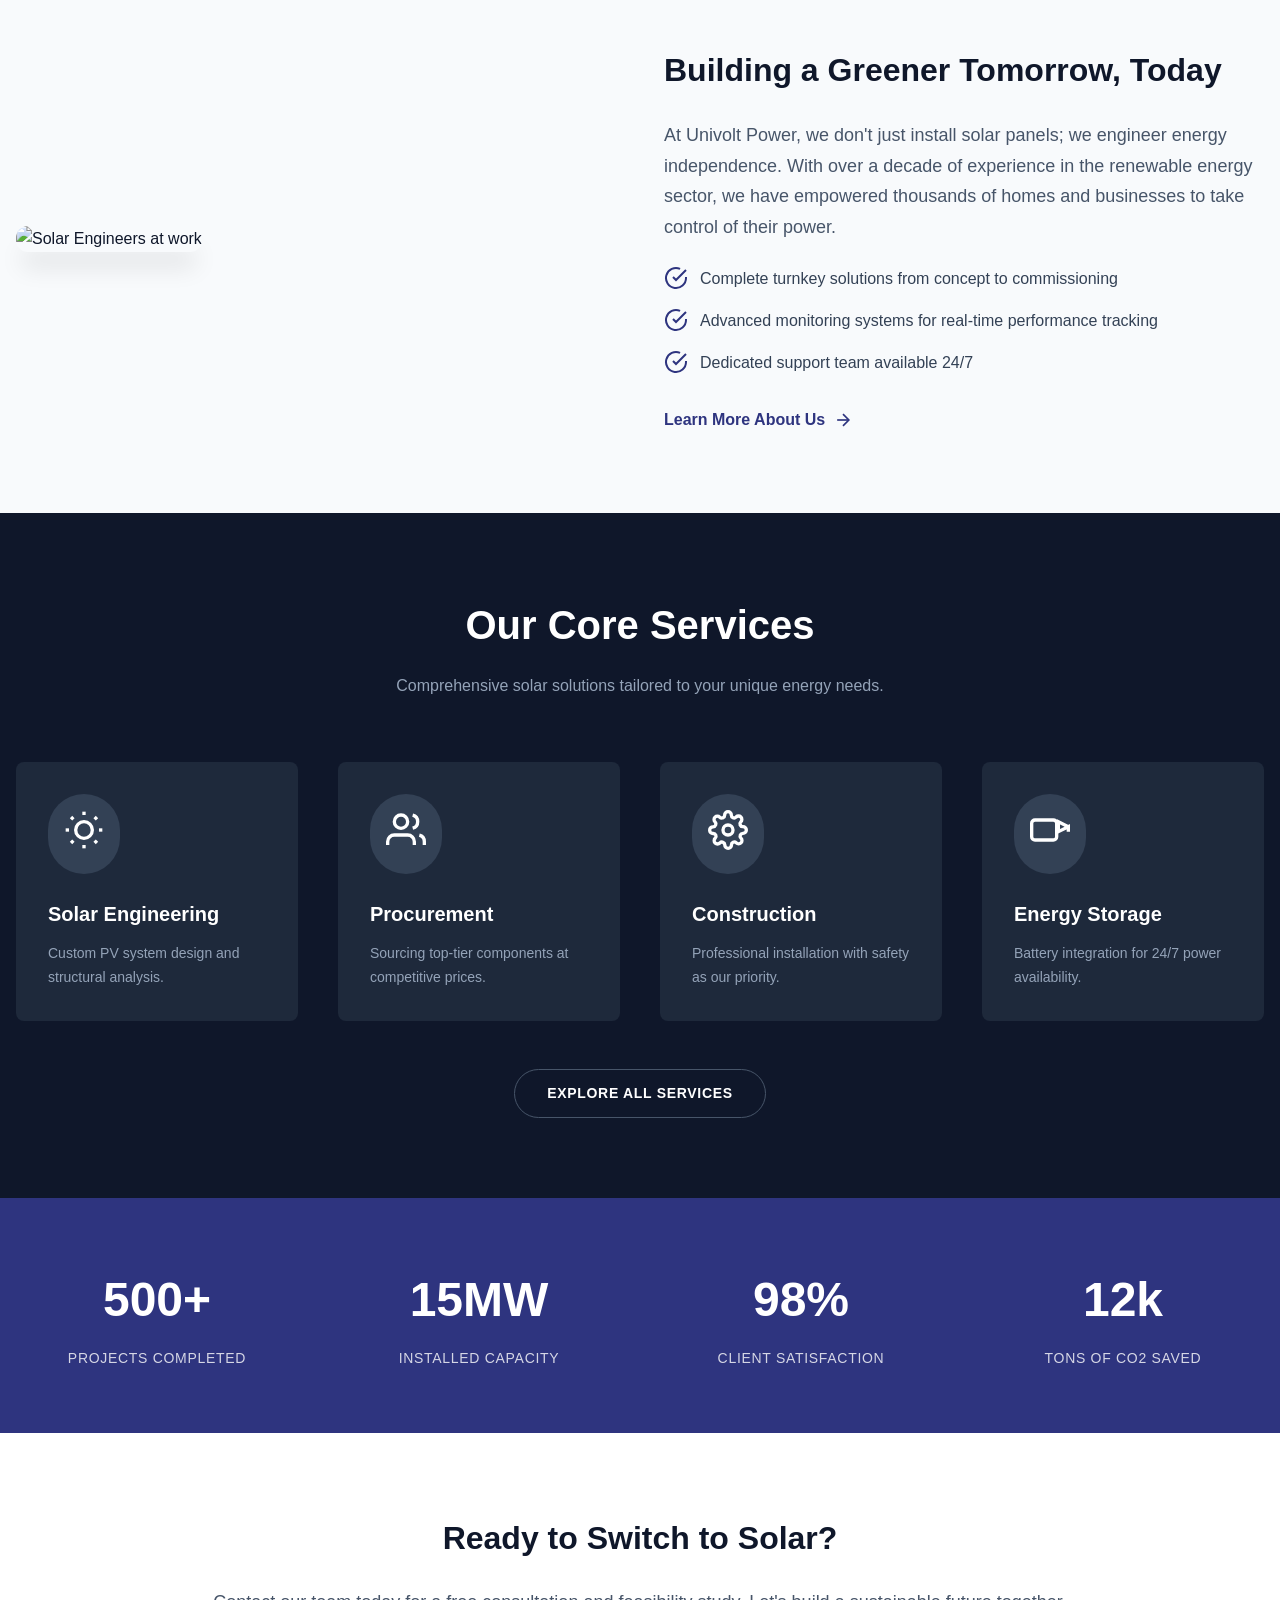
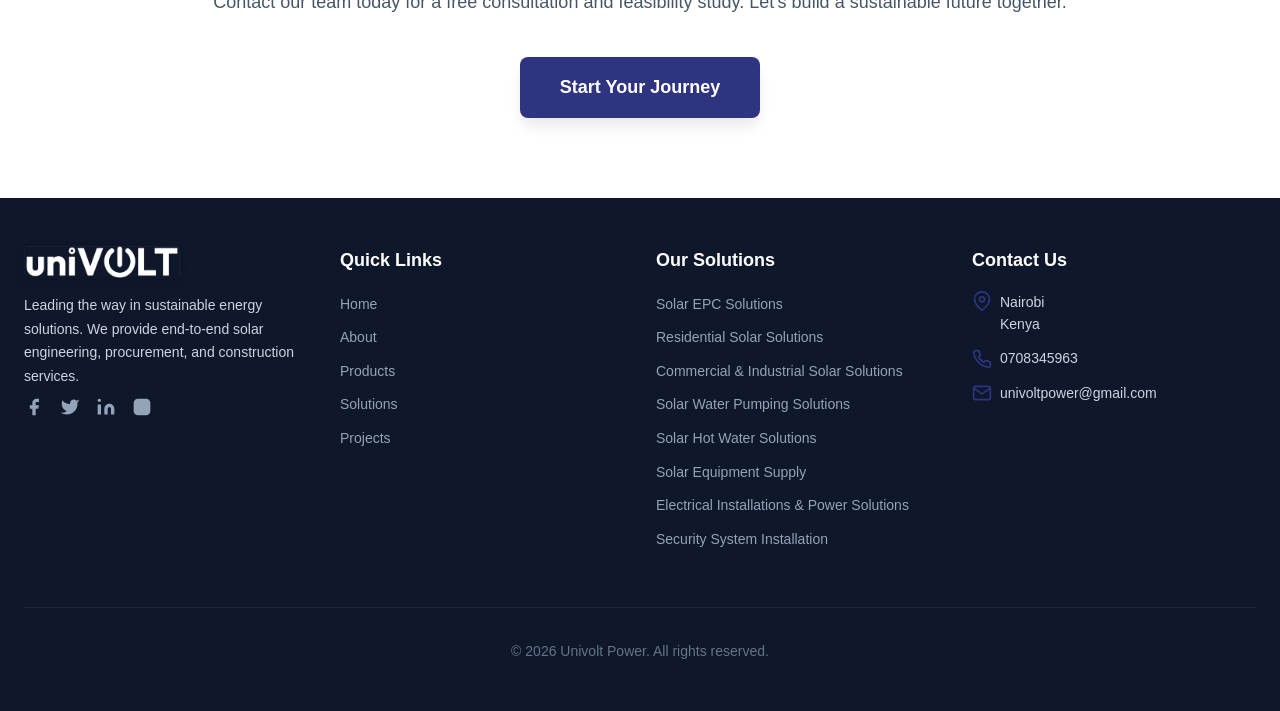
==== commit e2ba1110: "major changes" ====
--- a/index.html
+++ b/index.html
@@ -344,19 +344,22 @@
               <li><a href="index.html">Home</a></li>
               <li><a href="about.html">About</a></li>
               <li><a href="products.html">Products</a></li>
-              <li><a href="solutions.html">Services</a></li>
+              <li><a href="solutions.html">Solutions</a></li>
               <li><a href="projects.html">Projects</a></li>
             </ul>
           </div>
 
           <div class="footer-section">
-            <h3>Our Services</h3>
+            <h3>Our Solutions</h3>
             <ul>
-              <li><a href="solutions.html">Commercial Solar</a></li>
-              <li><a href="solutions.html">Residential Installation</a></li>
-              <li><a href="solutions.html">Maintenance & Repairs</a></li>
-              <li><a href="solutions.html">Battery Storage</a></li>
-              <li><a href="solutions.html">Consulting</a></li>
+              <li><a href="solutions.html">Solar EPC Solutions</a></li>
+              <li><a href="solutions.html">Residential Solar Solutions</a></li>
+              <li><a href="solutions.html">Commercial &amp; Industrial Solar Solutions</a></li>
+              <li><a href="solutions.html">Solar Water Pumping Solutions</a></li>
+              <li><a href="solutions.html">Solar Hot Water Solutions</a></li>
+              <li><a href="solutions.html">Solar Equipment Supply</a></li>
+              <li><a href="solutions.html">Electrical Installations &amp; Power Solutions</a></li>
+              <li><a href="solutions.html">Security System Installation</a></li>
             </ul>
           </div>
 
@@ -396,4 +399,4 @@
 
   <script src="script.js"></script>
 </body>
-</html>
+</html>
--- a/styles.css
+++ b/styles.css
@@ -788,8 +788,6 @@
 .form-select:focus,
 .form-textarea:focus {
   border-color: var(--brand-blue);
-  ring: 2px;
-  ring-color: var(--brand-blue);
   box-shadow: 0 0 0 3px rgba(46, 52, 127, 0.1);
 }
 
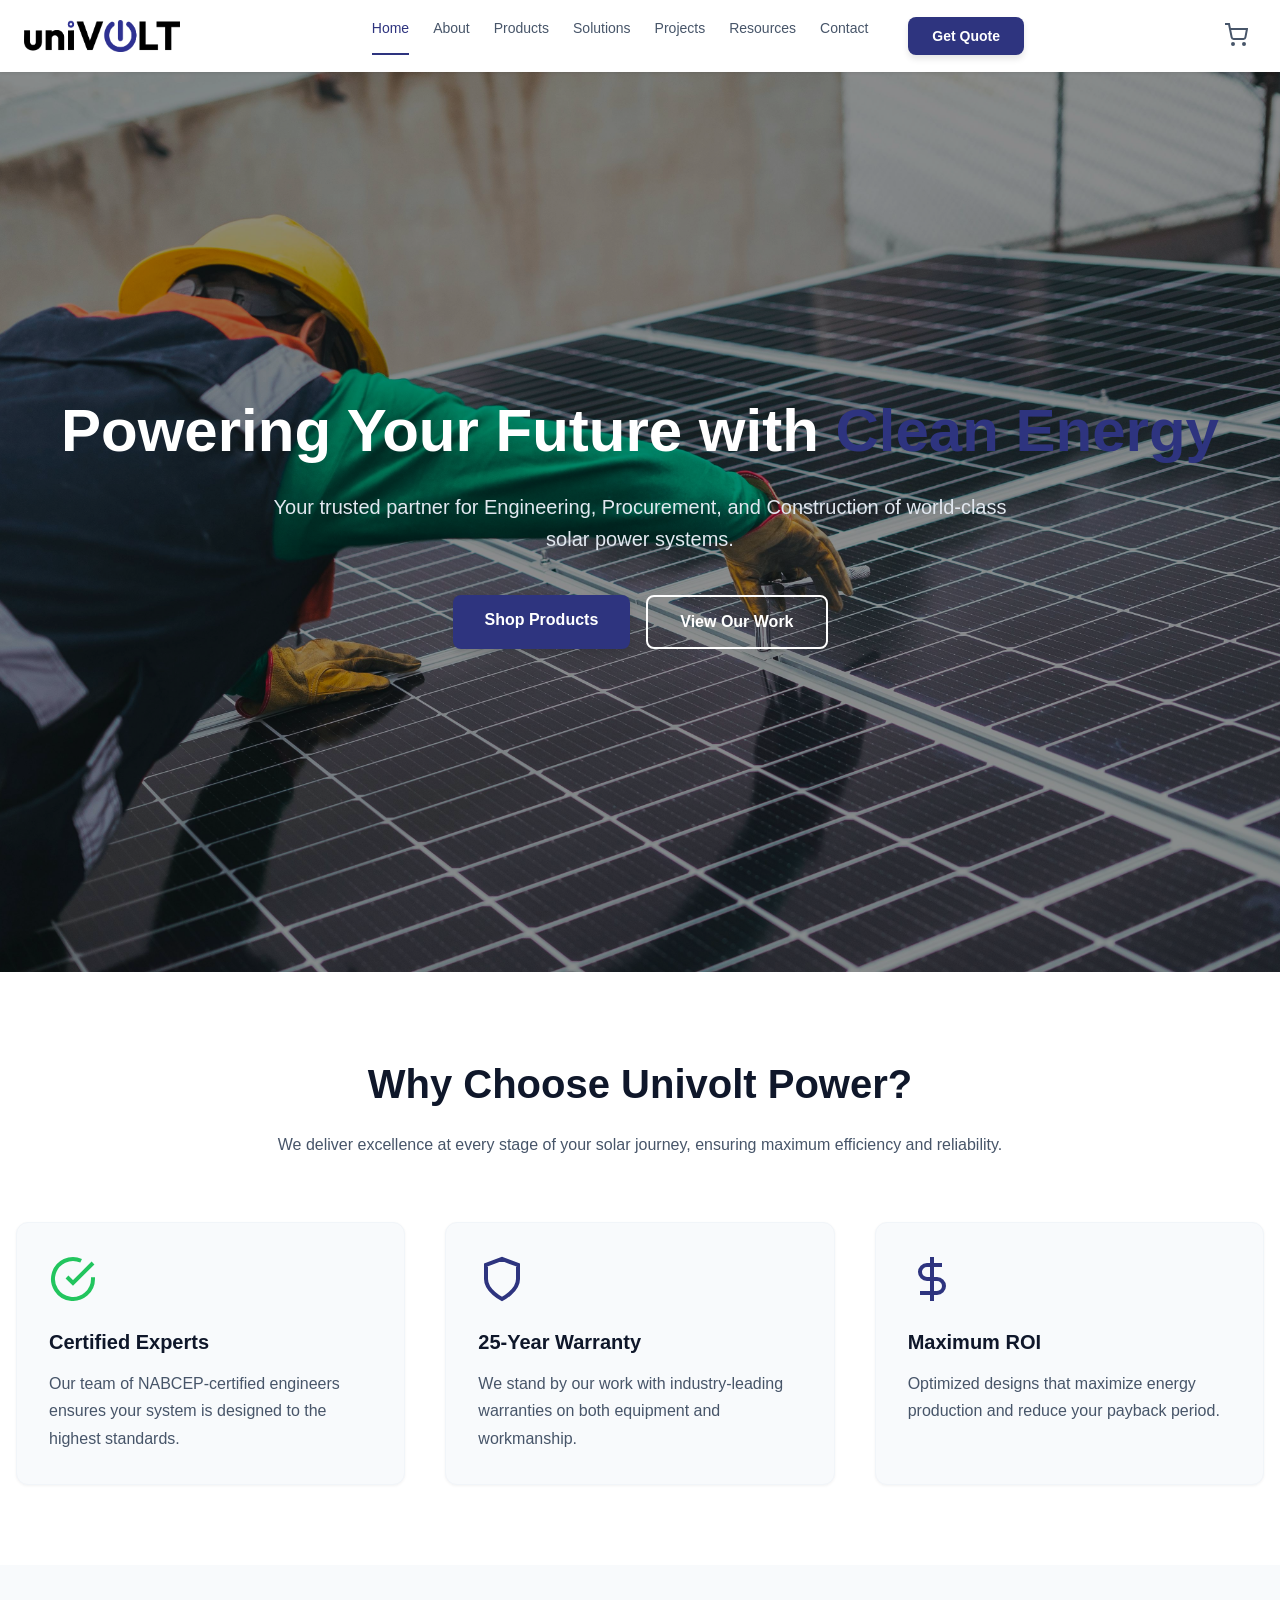
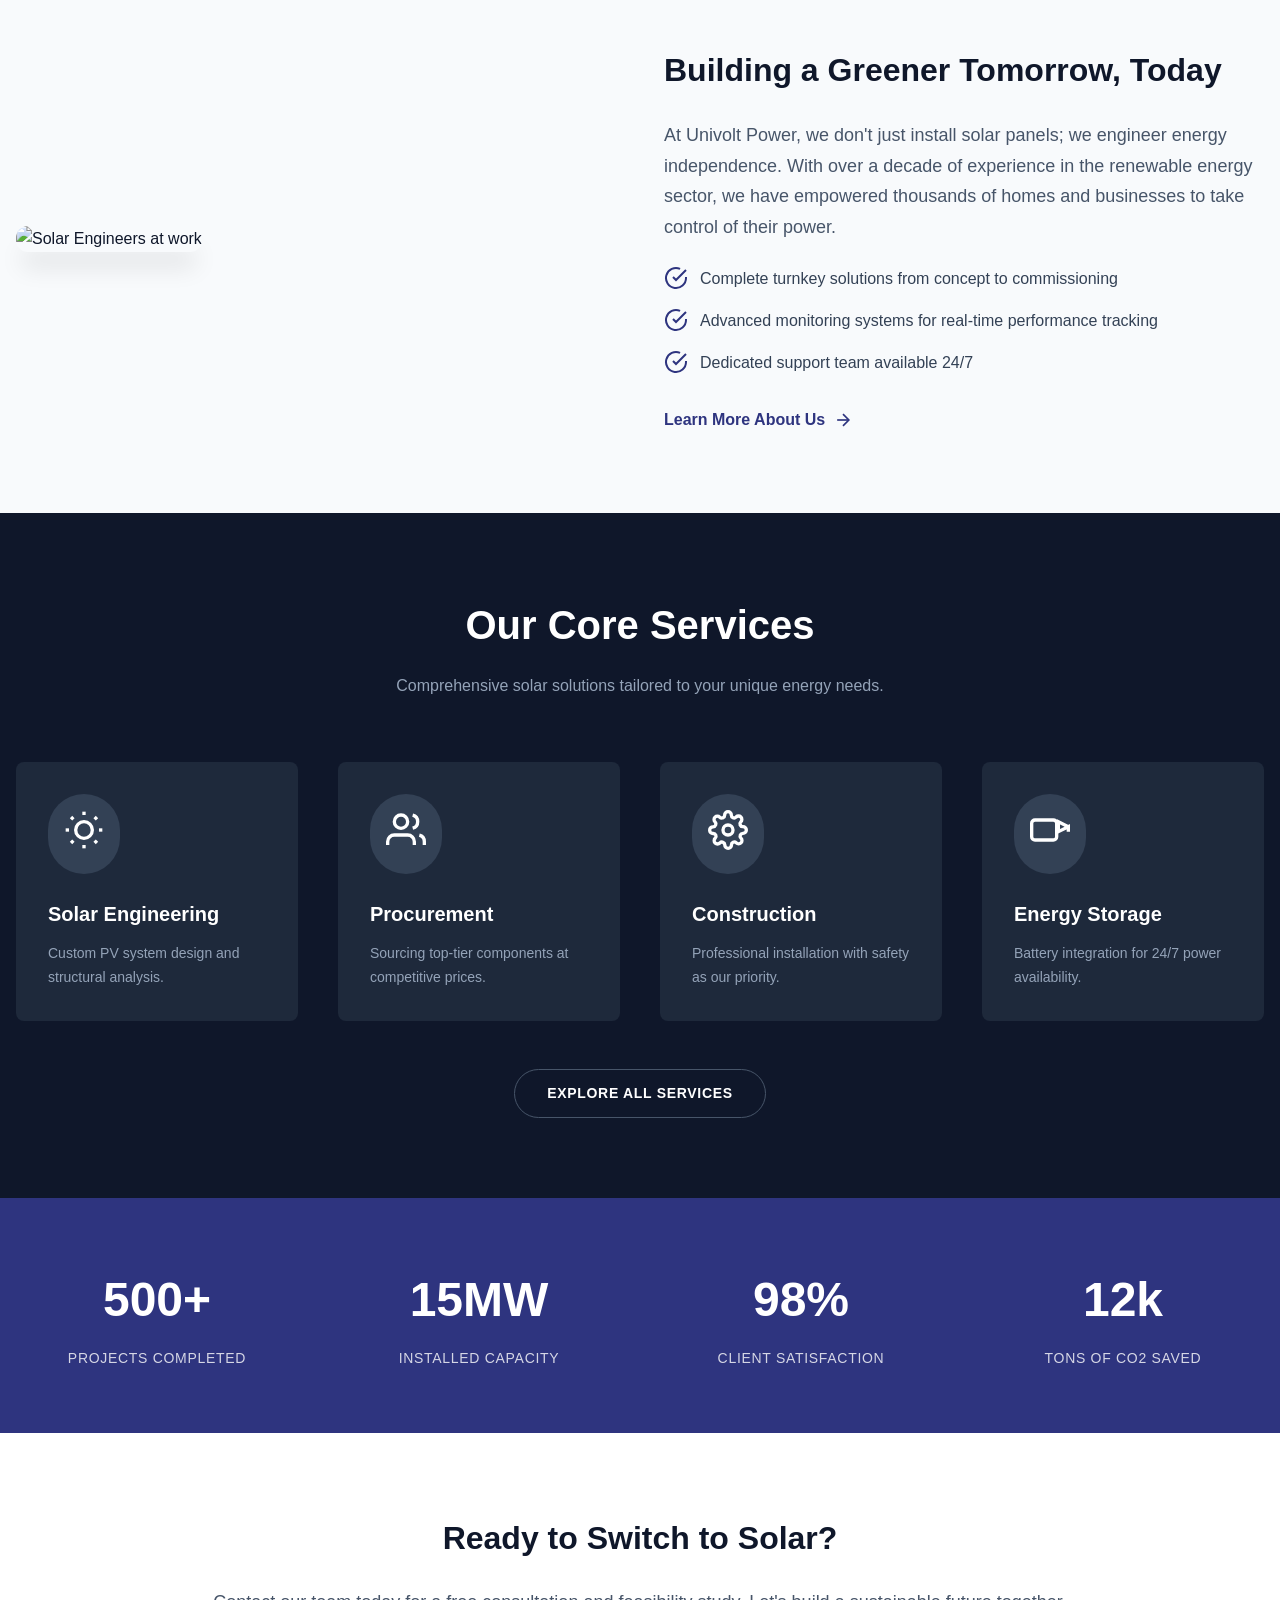
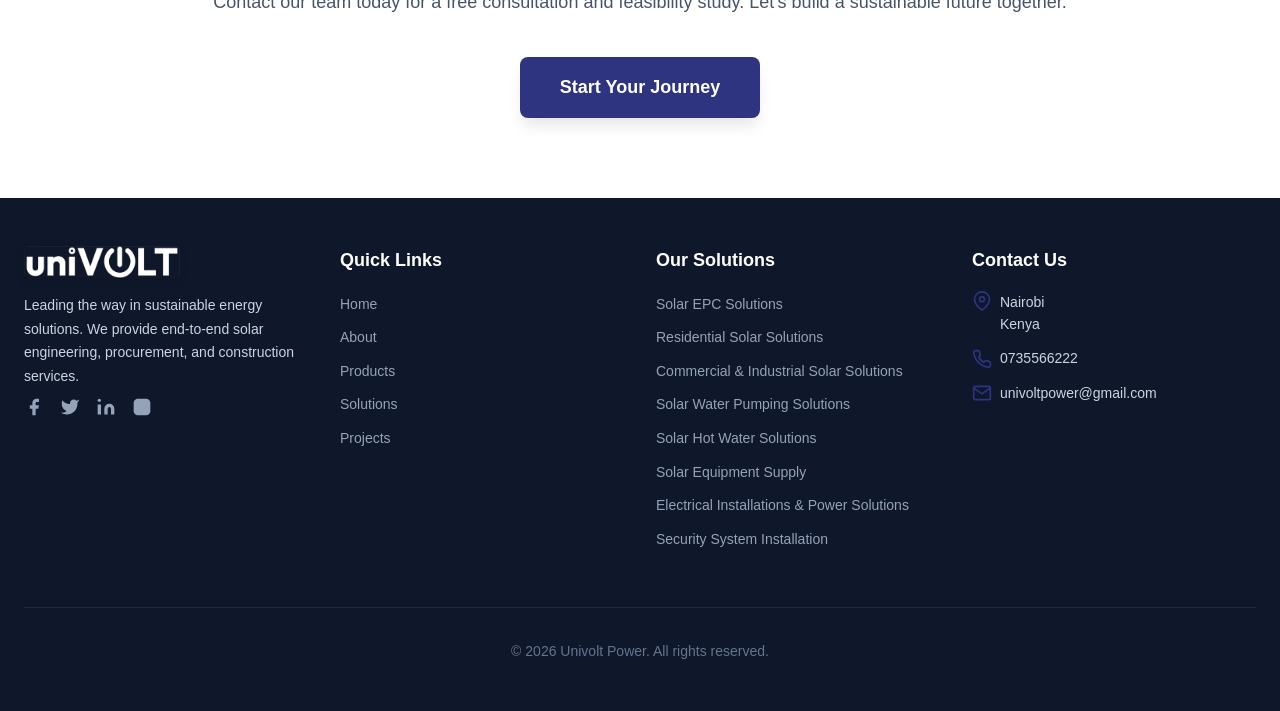
==== commit a4b6d582: "updated the footer" ====
--- a/index.html
+++ b/index.html
@@ -377,7 +377,7 @@
                 <svg width="20" height="20" viewBox="0 0 24 24" fill="none" stroke="currentColor" stroke-width="2" style="color: var(--brand-blue); margin-right: 0.5rem;">
                   <path d="M22 16.92v3a2 2 0 0 1-2.18 2 19.79 19.79 0 0 1-8.63-3.07 19.5 19.5 0 0 1-6-6 19.79 19.79 0 0 1-3.07-8.67A2 2 0 0 1 4.11 2h3a2 2 0 0 1 2 1.72 12.84 12.84 0 0 0 .7 2.81 2 2 0 0 1-.45 2.11L8.09 9.91a16 16 0 0 0 6 6l1.27-1.27a2 2 0 0 1 2.11-.45 12.84 12.84 0 0 0 2.81.7A2 2 0 0 1 22 16.92z"></path>
                 </svg>
-                <span>0708345963</span>
+                <span>0735566222</span>
               </li>
               <li style="display: flex; align-items: center;">
                 <svg width="20" height="20" viewBox="0 0 24 24" fill="none" stroke="currentColor" stroke-width="2" style="color: var(--brand-blue); margin-right: 0.5rem;">
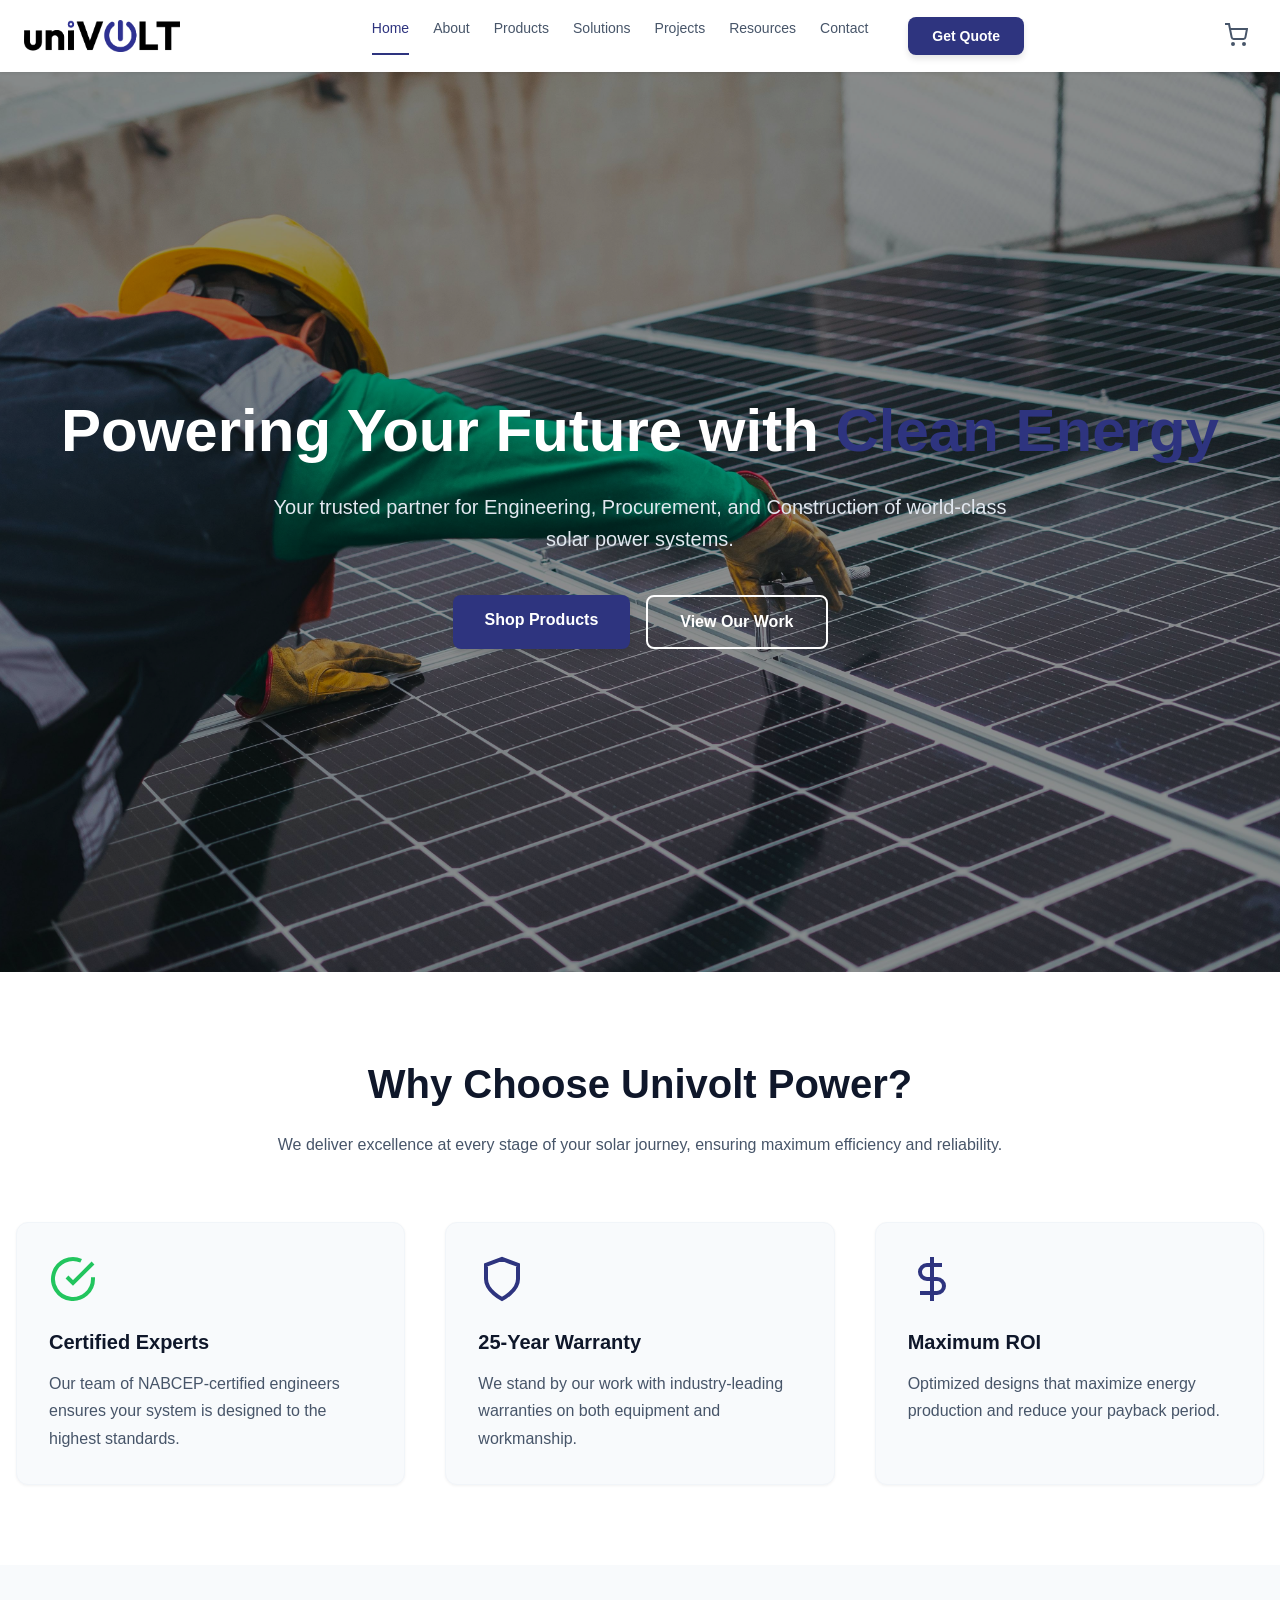
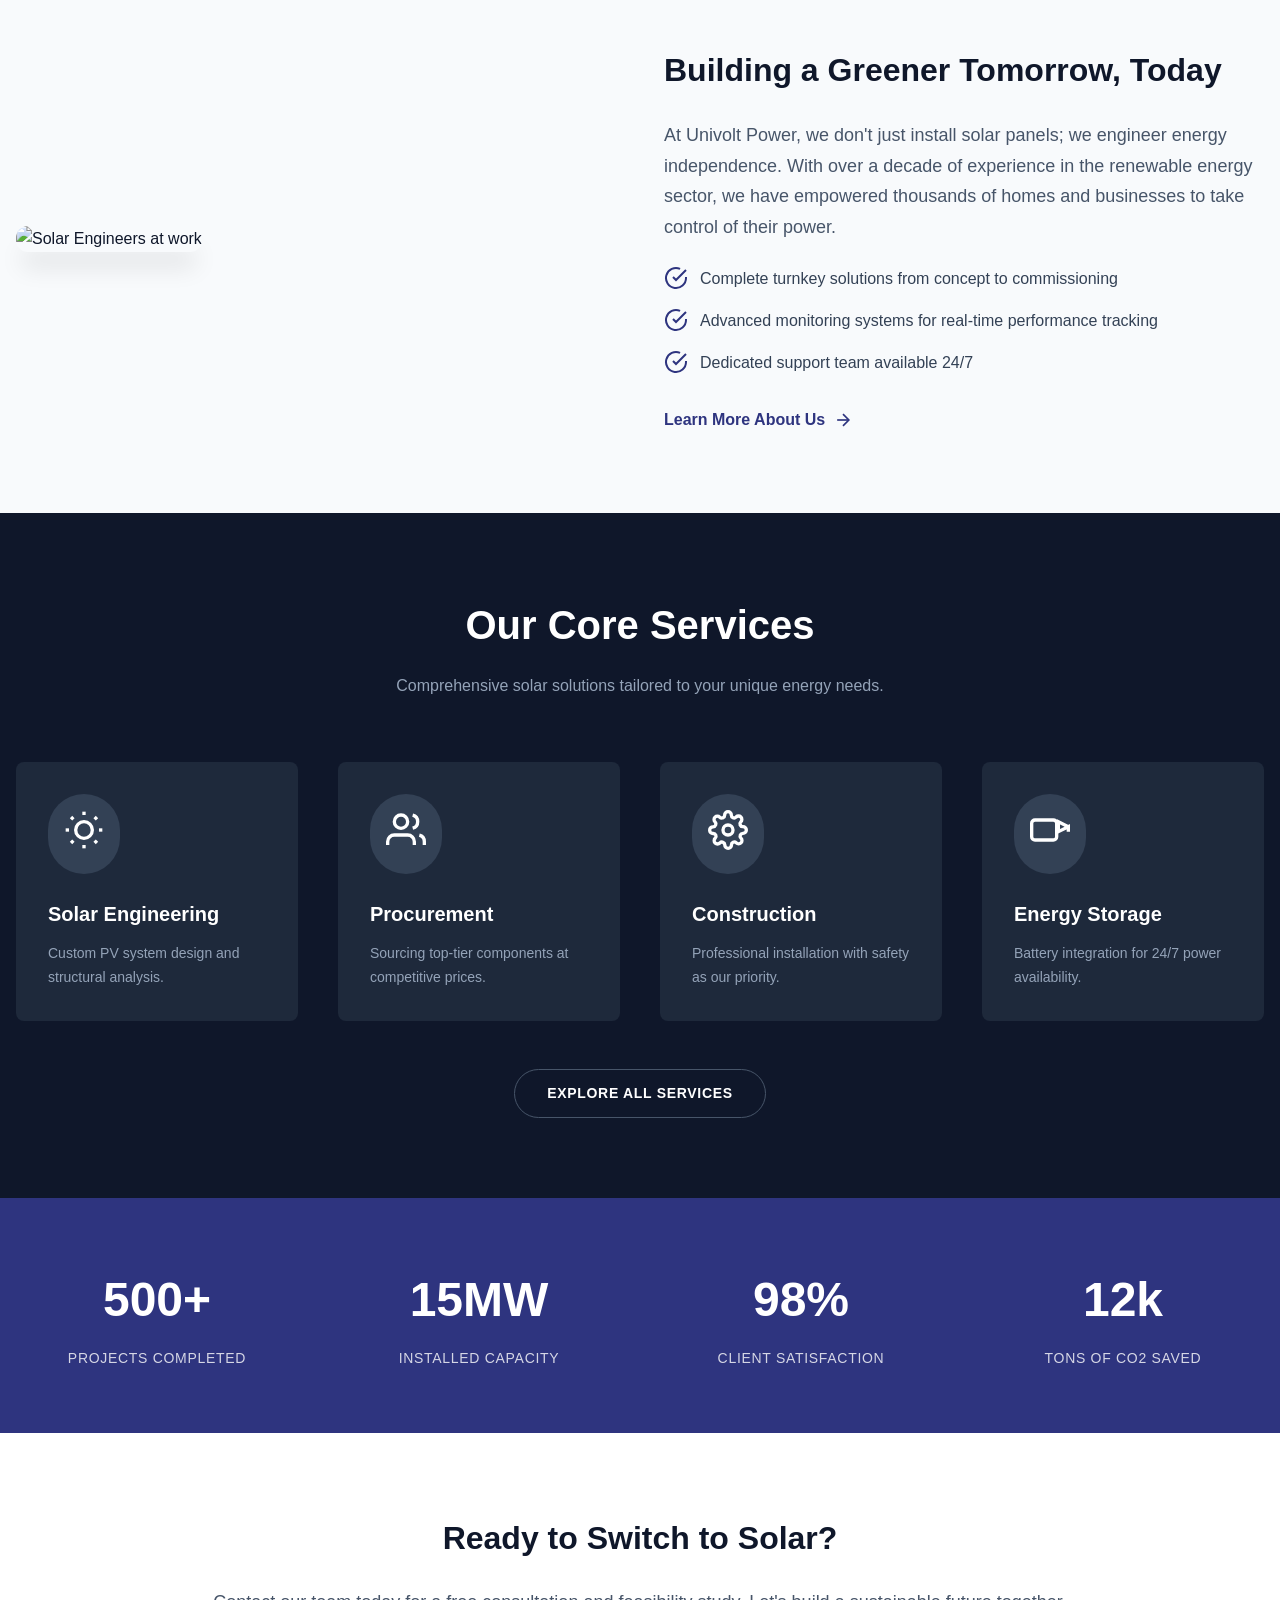
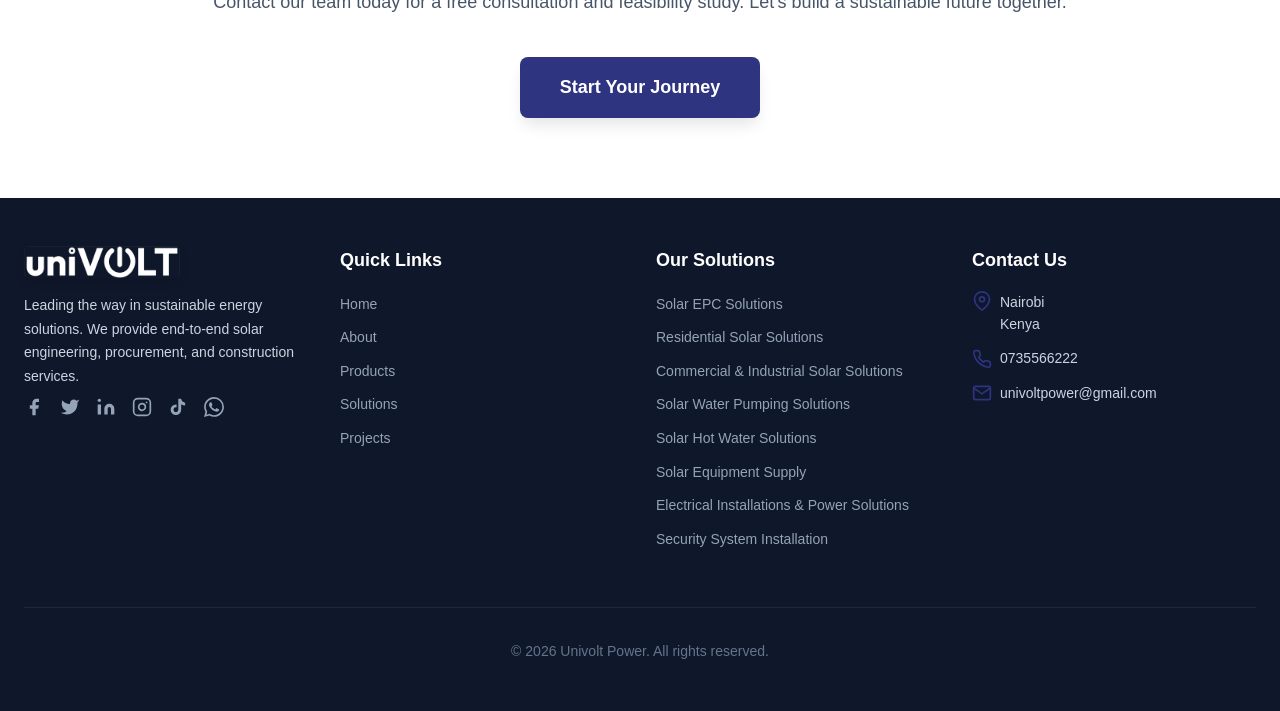
==== commit 79e4657f: "minor changes" ====
--- a/index.html
+++ b/index.html
@@ -331,10 +331,12 @@
             </div>
             <p>Leading the way in sustainable energy solutions. We provide end-to-end solar engineering, procurement, and construction services.</p>
             <div class="social-links">
-              <a href="#"><svg width="20" height="20" viewBox="0 0 24 24" fill="currentColor"><path d="M18 2h-3a5 5 0 0 0-5 5v3H7v4h3v8h4v-8h3l1-4h-4V7a1 1 0 0 1 1-1h3z"></path></svg></a>
-              <a href="#"><svg width="20" height="20" viewBox="0 0 24 24" fill="currentColor"><path d="M23 3a10.9 10.9 0 0 1-3.14 1.53 4.48 4.48 0 0 0-7.86 3v1A10.66 10.66 0 0 1 3 4s-4 9 5 13a11.64 11.64 0 0 1-7 2c9 5 20 0 20-11.5a4.5 4.5 0 0 0-.08-.83A7.72 7.72 0 0 0 23 3z"></path></svg></a>
-              <a href="#"><svg width="20" height="20" viewBox="0 0 24 24" fill="currentColor"><path d="M16 8a6 6 0 0 1 6 6v7h-4v-7a2 2 0 0 0-2-2 2 2 0 0 0-2 2v7h-4v-7a6 6 0 0 1 6-6z"></path><rect x="2" y="9" width="4" height="12"></rect><circle cx="4" cy="4" r="2"></circle></svg></a>
-              <a href="#"><svg width="20" height="20" viewBox="0 0 24 24" fill="currentColor"><rect x="2" y="2" width="20" height="20" rx="5" ry="5"></rect><path d="M16 11.37A4 4 0 1 1 12.63 8 4 4 0 0 1 16 11.37z"></path><line x1="17.5" y1="6.5" x2="17.51" y2="6.5"></line></svg></a>
+              <a href="https://www.facebook.com/UnivoltPower/" target="_blank" rel="noopener noreferrer" aria-label="Facebook"><svg width="20" height="20" viewBox="0 0 24 24" fill="currentColor"><path d="M18 2h-3a5 5 0 0 0-5 5v3H7v4h3v8h4v-8h3l1-4h-4V7a1 1 0 0 1 1-1h3z"></path></svg></a>
+              <a href="https://x.com/univoltpower" target="_blank" rel="noopener noreferrer" aria-label="X (Twitter)"><svg width="20" height="20" viewBox="0 0 24 24" fill="currentColor"><path d="M23 3a10.9 10.9 0 0 1-3.14 1.53 4.48 4.48 0 0 0-7.86 3v1A10.66 10.66 0 0 1 3 4s-4 9 5 13a11.64 11.64 0 0 1-7 2c9 5 20 0 20-11.5a4.5 4.5 0 0 0-.08-.83A7.72 7.72 0 0 0 23 3z"></path></svg></a>
+              <a href="https://www.linkedin.com/company/univolt-power-ltd" target="_blank" rel="noopener noreferrer" aria-label="LinkedIn"><svg width="20" height="20" viewBox="0 0 24 24" fill="currentColor"><path d="M16 8a6 6 0 0 1 6 6v7h-4v-7a2 2 0 0 0-2-2 2 2 0 0 0-2 2v7h-4v-7a6 6 0 0 1 6-6z"></path><rect x="2" y="9" width="4" height="12"></rect><circle cx="4" cy="4" r="2"></circle></svg></a>
+              <a href="https://www.instagram.com/univoltpower" target="_blank" rel="noopener noreferrer" aria-label="Instagram"><svg width="20" height="20" viewBox="0 0 24 24" fill="none" stroke="currentColor" stroke-width="2" stroke-linecap="round" stroke-linejoin="round"><rect x="2" y="2" width="20" height="20" rx="5" ry="5"></rect><path d="M16 11.37A4 4 0 1 1 12.63 8 4 4 0 0 1 16 11.37z"></path><line x1="17.5" y1="6.5" x2="17.51" y2="6.5"></line></svg></a>
+              <a href="https://www.tiktok.com/@univoltpower" target="_blank" rel="noopener noreferrer" aria-label="TikTok"><svg width="20" height="20" viewBox="0 0 24 24" fill="currentColor"><path d="M19.59 6.69a4.83 4.83 0 0 1-3.77-4.25V2h-3.45v13.67a2.89 2.89 0 0 1-2.88 2.5 2.89 2.89 0 0 1-2.89-2.89 2.89 2.89 0 0 1 2.89-2.89c.28 0 .54.04.79.1V9.01a6.32 6.32 0 0 0-.79-.05 6.34 6.34 0 0 0-6.34 6.34 6.34 6.34 0 0 0 6.34 6.34 6.34 6.34 0 0 0 6.33-6.34V8.69a8.18 8.18 0 0 0 4.78 1.52V6.76a4.85 4.85 0 0 1-1.01-.07z"></path></svg></a>
+              <a href="https://wa.me/254708345963" target="_blank" rel="noopener noreferrer" aria-label="WhatsApp"><svg width="20" height="20" viewBox="0 0 24 24" fill="currentColor"><path d="M17.472 14.382c-.297-.149-1.758-.867-2.03-.967-.273-.099-.471-.148-.67.15-.197.297-.767.966-.94 1.164-.173.199-.347.223-.644.075-.297-.15-1.255-.463-2.39-1.475-.883-.788-1.48-1.761-1.653-2.059-.173-.297-.018-.458.13-.606.134-.133.298-.347.446-.52.149-.174.198-.298.298-.497.099-.198.05-.371-.025-.52-.075-.149-.669-1.612-.916-2.207-.242-.579-.487-.5-.669-.51-.173-.008-.371-.01-.57-.01-.198 0-.52.074-.792.372-.272.297-1.04 1.016-1.04 2.479 0 1.462 1.065 2.875 1.213 3.074.149.198 2.096 3.2 5.077 4.487.709.306 1.262.489 1.694.625.712.227 1.36.195 1.871.118.571-.085 1.758-.719 2.006-1.413.248-.694.248-1.289.173-1.413-.074-.124-.272-.198-.57-.347m-5.421 7.403h-.004a9.87 9.87 0 0 1-5.031-1.378l-.361-.214-3.741.982.998-3.648-.235-.374a9.86 9.86 0 0 1-1.51-5.26c.001-5.45 4.436-9.884 9.888-9.884 2.64 0 5.122 1.03 6.988 2.898a9.825 9.825 0 0 1 2.893 6.994c-.003 5.45-4.437 9.884-9.885 9.884m8.413-18.297A11.815 11.815 0 0 0 12.05 0C5.495 0 .16 5.335.157 11.892c0 2.096.547 4.142 1.588 5.945L.057 24l6.305-1.654a11.882 11.882 0 0 0 5.683 1.448h.005c6.554 0 11.89-5.335 11.893-11.893a11.821 11.821 0 0 0-3.48-8.413z"></path></svg></a>
             </div>
           </div>
 
--- a/styles.css
+++ b/styles.css
@@ -1524,4 +1524,4 @@
 .pd-related-link:hover {
   color: var(--brand-blue-dark);
   text-decoration: underline;
-}
+}
